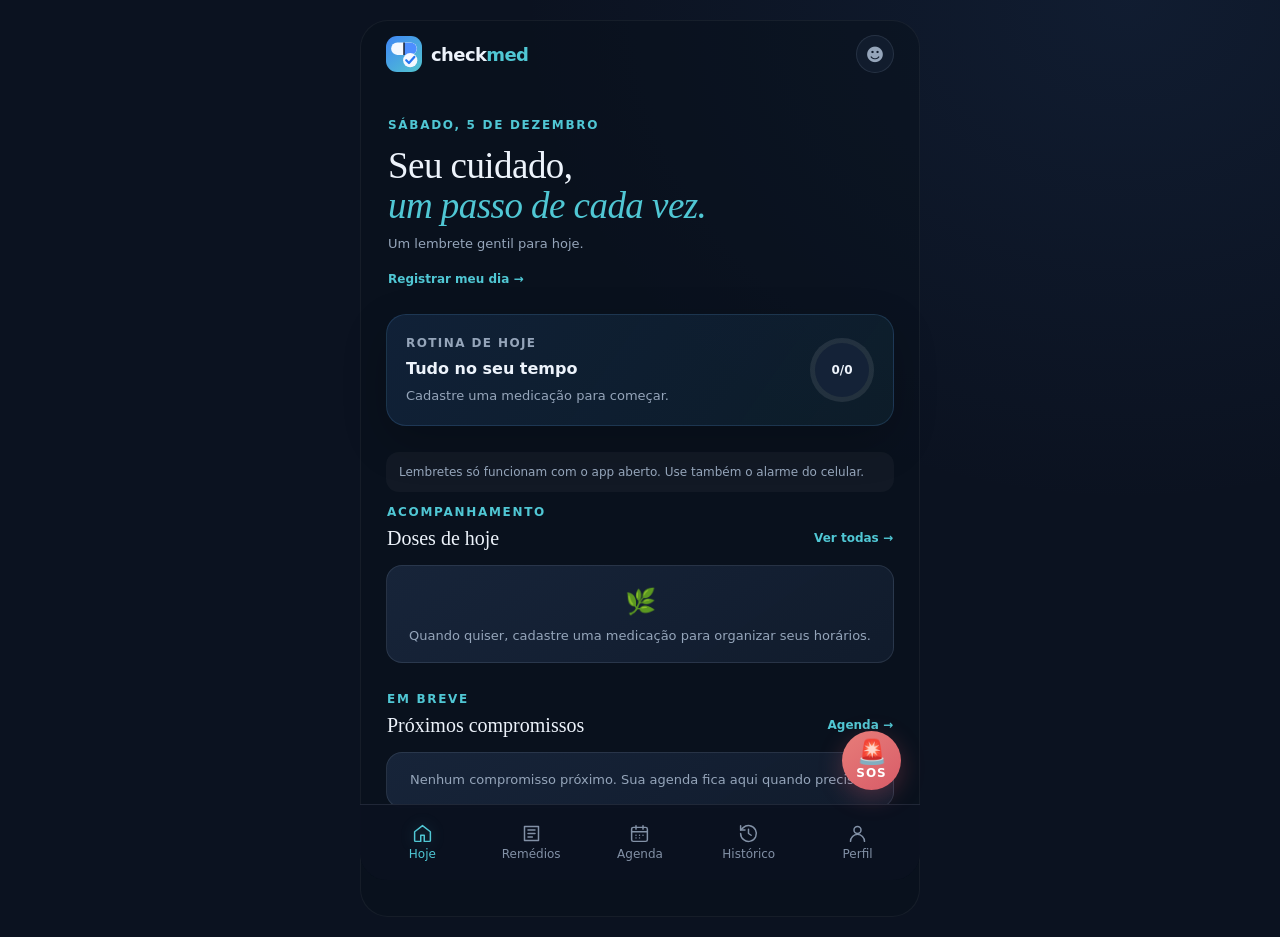
==== index.html @ 94186228 "first commit" ====
<!doctype html>
<html lang="pt-BR">
<head>
  <meta charset="utf-8">
  <meta name="viewport" content="width=device-width, initial-scale=1, viewport-fit=cover">
  <meta name="theme-color" content="#101827">
  <meta name="description" content="CheckMed — um jeito simples e gentil de acompanhar sua rotina de cuidado.">
  <meta name="apple-mobile-web-app-capable" content="yes">
  <meta name="apple-mobile-web-app-status-bar-style" content="black-translucent">
  <link rel="manifest" href="manifest.json">
  <link rel="icon" href="icon.svg" type="image/svg+xml">
  <link rel="apple-touch-icon" href="icon-180.png">
  <link rel="stylesheet" href="styles.css">
  <title>CheckMed — cuidado em rotina</title>
</head>
<body>
  <div class="app-shell">
    <header class="topbar">
      <div class="brand"><span class="brand-mark" aria-hidden="true"><svg viewBox="0 0 36 36" focusable="false"><defs><clipPath id="brandPillClip"><rect x="3.5" y="5" width="29" height="14" rx="7"/></clipPath></defs><rect x="3.5" y="5" width="29" height="14" rx="7" fill="#f4f8ff"/><path d="M18 5h7.5a7 7 0 0 1 0 14H18z" fill="#4d8eff" clip-path="url(#brandPillClip)"/><path d="M18 5v14" stroke="#101827" stroke-width="1.6"/><circle cx="25" cy="25" r="8" fill="#f4f8ff"/><path d="m20.5 25 3.1 3.1 6-6.8" fill="none" stroke="#2676f2" stroke-width="2.5" stroke-linecap="round" stroke-linejoin="round"/></svg></span><span>check<span class="brand-accent">med</span></span></div>
      <button class="icon-button" id="profileButton" aria-label="Abrir perfil">☻</button>
    </header>

    <main id="mainContent">
      <section class="screen active" id="screen-today" data-screen="today">
        <div class="greeting"><p class="eyebrow" id="todayDate"></p><p class="welcome-name" id="welcomeName" hidden></p><h1>Seu cuidado,<br><em>um passo de cada vez.</em></h1><p class="subtle">Um lembrete gentil para hoje.</p><button class="text-button daylog-link" type="button" id="openDaylog">Registrar meu dia →</button></div>
        <div class="summary-card">
          <div><span class="summary-kicker">ROTINA DE HOJE</span><strong id="todayProgress">Tudo no seu tempo</strong><span class="subtle" id="todaySummary">Cadastre uma medicação para começar.</span></div>
          <div class="ring" id="progressRing"><span id="progressNumber">0/0</span></div>
        </div>
        <div id="nextDose" class="next-dose-card" hidden></div>
        <p class="reminder-limit" role="note">Lembretes só funcionam com o app aberto. Use também o alarme do celular.</p>
        <div class="stock-alerts stack" id="stockAlerts"></div>
        <div class="section-heading"><div><span class="eyebrow">ACOMPANHAMENTO</span><h2>Doses de hoje</h2></div><button class="text-button" data-go="meds">Ver todas →</button></div>
        <div id="todayDoses" class="stack"></div>
        <div class="section-heading compact"><div><span class="eyebrow">EM BREVE</span><h2>Próximos compromissos</h2></div><button class="text-button" data-go="calendar">Agenda →</button></div>
        <div id="upcomingHome" class="stack"></div>
      </section>

      <section class="screen" id="screen-meds" data-screen="meds">
        <div class="page-heading"><span class="eyebrow">SUA ROTINA</span><h1>Medicamentos</h1><p class="subtle">Organize horários e acompanhe seu estoque.</p></div>
        <button class="primary-button wide" id="addMedButton"><span>＋</span> Adicionar medicamento</button>
        <div id="medList" class="stack page-stack"></div>
      </section>

      <section class="screen" id="screen-calendar" data-screen="calendar">
        <div class="page-heading"><span class="eyebrow">SEUS CUIDADOS</span><h1>Agenda</h1><p class="subtle">Consultas, retornos e receitas em um só lugar.</p></div>
        <button class="primary-button wide" id="addEventButton"><span>＋</span> Adicionar compromisso</button>
        <div class="history-calendar-card agenda-calendar-card">
          <div class="month-controls"><button class="month-arrow" id="agendaPrevMonth" aria-label="Mês anterior">‹</button><strong id="agendaMonthLabel"></strong><button class="month-arrow" id="agendaNextMonth" aria-label="Próximo mês">›</button></div>
          <div class="history-calendar" id="agendaCalendar" aria-label="Calendário de compromissos"></div>
          <div class="calendar-key"><i></i> Compromisso ou rotina completa <i class="partial-dot"></i> Rotina com doses pendentes</div>
        </div>
        <div class="section-heading"><div><span class="eyebrow">DIA SELECIONADO</span><h2 id="agendaSelectedLabel"></h2></div></div>
        <div id="eventList" class="stack page-stack"></div>
        <div class="section-heading compact"><div><span class="eyebrow">PLANEJAMENTO</span><h2>Próximos 30 dias</h2></div></div><div id="upcomingEvents" class="stack"></div>
      </section>

      <section class="screen" id="screen-history" data-screen="history">
        <div class="page-heading"><span class="eyebrow">SEU CAMINHO</span><h1>Histórico</h1><p class="subtle">Seus registros recentes, sem julgamentos.</p></div>
        <div class="history-calendar-card">
          <div class="month-controls"><button class="month-arrow" id="historyPrevMonth" aria-label="Mês anterior">‹</button><strong id="historyMonthLabel"></strong><button class="month-arrow" id="historyNextMonth" aria-label="Próximo mês">›</button></div>
          <div class="history-calendar" id="historyCalendar" aria-label="Calendário de registros"></div>
          <div class="calendar-key"><i></i> Dia com registros</div>
        </div>
        <div class="history-summary" id="historySummary"></div>
        <button type="button" class="secondary-button wide" id="openPastDose">Registrar uma dose que esqueci</button>
        <div id="historyList" class="stack page-stack"></div>
      </section>

      <section class="screen" id="screen-daylog" data-screen="daylog">
        <div class="page-heading"><span class="eyebrow">SEU ESPAÇO</span><h1>Meu dia</h1><p class="subtle">Um registro opcional, no seu ritmo.</p></div>
        <div class="entry-date-card"><button id="entryPrevDay" class="month-arrow" type="button" aria-label="Dia anterior">‹</button><div><span class="eyebrow">REGISTRANDO</span><strong id="checkinDateLabel"></strong></div><button id="entryNextDay" class="month-arrow" type="button" aria-label="Próximo dia">›</button></div>
        <div class="daily-checkin" id="dailyCheckin">
          <div class="checkin-heading"><div><span class="eyebrow">COMO FOI SEU DIA?</span><h2>Como você está?</h2></div></div>
          <div class="mood-row" role="group" aria-label="Selecione como está se sentindo">
            <button type="button" class="mood-choice" data-mood="muito-bem" aria-label="Muito bem">😊</button><button type="button" class="mood-choice" data-mood="bem" aria-label="Bem">🙂</button><button type="button" class="mood-choice" data-mood="neutro" aria-label="Neutro">😐</button><button type="button" class="mood-choice" data-mood="mal" aria-label="Mal">🙁</button><button type="button" class="mood-choice" data-mood="muito-mal" aria-label="Muito mal">😣</button>
          </div>
          <label class="checkin-note-label">Anotação para você ou para a próxima consulta<textarea id="dailyNote" maxlength="500" placeholder="Se quiser, anote como se sentiu ou algo para conversar com sua equipe de cuidado."></textarea></label>
          <label class="checkin-note-label">Perguntas para a próxima consulta<textarea id="dailyQuestions" maxlength="500" placeholder="O que você quer lembrar de perguntar?"></textarea></label>
          <button type="button" class="secondary-button wide" id="exportConsultation">Exportar resumo para consulta</button>
          <button type="button" class="secondary-button wide" id="saveCheckin">Salvar registro do dia</button>
        </div>
      </section>

      <section class="screen" id="screen-profile" data-screen="profile">
        <div class="page-heading"><span class="eyebrow">PREFERÊNCIAS</span><h1>Seu perfil</h1><p class="subtle">Ajuste o app ao seu jeito.</p></div>
        <form id="profileForm" class="form-card">
          <label>Como podemos chamar você?<input id="profileName" maxlength="40" placeholder="Seu nome ou apelido"></label>
          <button class="primary-button wide" type="submit">Salvar perfil</button>
        </form>
        <div class="form-card notification-settings">
          <div><strong>Lembretes de medicamentos</strong><p class="subtle" id="notificationStatus">Receba um aviso nos horários cadastrados para sua rotina diária.</p></div>
          <button class="secondary-button wide" type="button" id="notificationsButton">Ativar lembretes</button>
          <label class="privacy-toggle"><input id="hideNotificationName" type="checkbox" checked> Ocultar nome do medicamento na tela bloqueada</label>
          <small class="fine-print">O CheckMed precisa estar aberto para conferir os horários. A permissão de notificação será solicitada somente quando você tocar no botão.</small>
        </div>
        <div class="form-card preparation-card">
          <div><strong>Instalar CheckMed</strong><p class="subtle">Acesse pela tela inicial do celular ou pelo menu de instalação do navegador.</p></div>
          <button class="secondary-button wide" type="button" id="installAppButton">Instalar aplicativo</button>
        </div>
        <div class="form-card preparation-card"><div><strong>Trava de privacidade local</strong><p class="subtle">PIN opcional com hash no aparelho. Não substitui uma conta nem protege contra acesso técnico ao navegador.</p></div><button type="button" class="secondary-button wide" id="pinSetupButton">Criar PIN</button><button type="button" class="secondary-button wide" id="pinRemoveButton" hidden>Desativar PIN</button><button type="button" class="small-action" id="lockNowButton">Bloquear CheckMed agora</button></div>
        <div class="info-card preparation-card"><span class="info-icon">👆</span><div><strong>Biometria</strong><p>Passkeys/WebAuthn ficam como evolução com servidor para validar os desafios de autenticação com segurança.</p></div></div>
        <div class="info-card preparation-card"><span class="info-icon">🔔</span><div><strong>Push e alarmes</strong><p>O app já está sendo preparado para receber avisos pelo service worker. A entrega em segundo plano depende da assinatura do aparelho e do serviço push do servidor.</p></div></div>
        <div class="info-card"><span class="info-icon">🔒</span><div><strong>Seus dados ficam neste aparelho</strong><p>Este protótipo salva suas informações neste navegador. Ainda não há conta nem sincronização.</p></div></div>
        <button class="secondary-button wide" id="exportButton">Exportar meus dados</button>
        <button class="secondary-button wide" id="importButton" type="button">Importar backup</button><input id="importFile" type="file" accept="application/json,.json" hidden>
        <p class="fine-print" id="backupStatus"></p>
        <p class="fine-print">CheckMed ajuda a organizar sua rotina. Siga sempre as orientações da sua equipe de saúde.</p>
      </section>
    </main>

    <button class="sos-button" id="sosButton" aria-label="Abrir ajuda rápida"><span>🚨</span><small>SOS</small></button>
    <nav class="bottom-nav" aria-label="Navegação principal">
      <button class="nav-item active" data-go="today"><span class="nav-icon"><svg viewBox="0 0 24 24" aria-hidden="true"><path d="m3 10 9-7 9 7v10a1 1 0 0 1-1 1h-6v-7h-4v7H4a1 1 0 0 1-1-1z"/></svg></span><span>Hoje</span></button>
      <button class="nav-item" data-go="meds"><span class="nav-icon"><svg viewBox="0 0 24 24" aria-hidden="true"><path d="M4 4h16v16H4zM8 8h8M8 12h8M8 16h5"/></svg></span><span>Remédios</span></button>
      <button class="nav-item" data-go="calendar"><span class="nav-icon"><svg viewBox="0 0 24 24" aria-hidden="true"><rect x="3" y="5" width="18" height="16" rx="2"/><path d="M16 3v4M8 3v4M3 10h18M8 14h.01M12 14h.01M16 14h.01M8 17h.01M12 17h.01"/></svg></span><span>Agenda</span></button>
      <button class="nav-item" data-go="history"><span class="nav-icon"><svg viewBox="0 0 24 24" aria-hidden="true"><path d="M3 12a9 9 0 1 0 3-6.7L3 8"/><path d="M3 3v5h5M12 7v5l3 2"/></svg></span><span>Histórico</span></button>
      <button class="nav-item" data-go="profile"><span class="nav-icon"><svg viewBox="0 0 24 24" aria-hidden="true"><circle cx="12" cy="8" r="4"/><path d="M4 21a8 8 0 0 1 16 0"/></svg></span><span>Perfil</span></button>
    </nav>
  </div>

  <dialog id="medDialog" class="app-dialog"><form id="medForm" method="dialog">
    <div class="dialog-head"><div><span class="eyebrow">NOVA ROTINA</span><h2>Medicamento</h2></div><button type="button" class="close-button" data-close="medDialog" aria-label="Fechar">×</button></div>
    <label>Nome do medicamento<input name="name" required maxlength="60" placeholder="Ex.: Medicamento"></label>
    <label>Como você usa este medicamento?<select name="mode" id="medMode"><option value="daily">Rotina diária</option><option value="asneeded">Uso eventual (registrar quando tomar)</option></select></label>
    <div class="form-row"><label>Dosagem<input name="strength" maxlength="30" placeholder="Ex.: 100 mg"></label><label id="amountLabel">Comprimidos por dose<input name="perDose" type="number" min="0.25" step="0.25" value="1" required></label></div>
    <div id="timesField" class="schedule-field"><span class="field-label">Horários e comprimidos por dose</span><div class="schedule-input-row"><label>Horário<input id="scheduleTimeInput" type="time"></label><label>Comprimidos<input id="scheduleAmountInput" type="number" min="0.25" step="0.25" value="1"></label><button type="button" class="secondary-button" id="addScheduleTime">＋ Horário</button></div><div id="scheduleChips" class="schedule-chips"></div><input type="hidden" name="times"></div>
    <label>Comprimidos em estoque<input name="stock" type="number" min="0" step="0.25" value="30" required></label>
    <label>Validade da receita (opcional)<input name="prescriptionExpiry" type="date"></label>
    <button class="primary-button wide" type="submit">Salvar medicamento</button>
  </form></dialog>

  <dialog id="stockDialog" class="app-dialog"><form id="stockForm" method="dialog"><div class="dialog-head"><div><span class="eyebrow">ESTOQUE REAL</span><h2>Quantos comprimidos você tem?</h2></div><button type="button" class="close-button" data-close="stockDialog" aria-label="Fechar">×</button></div><label>Quantidade contada<input name="stock" type="text" inputmode="decimal" required placeholder="Ex.: 12,5"></label><button class="primary-button wide" type="submit">Salvar quantidade</button></form></dialog>

  <dialog id="pastDoseDialog" class="app-dialog"><form id="pastDoseForm" method="dialog"><div class="dialog-head"><div><span class="eyebrow">REGISTRO RETROSPECTIVO</span><h2>Dose tomada em outro dia</h2></div><button type="button" class="close-button" data-close="pastDoseDialog" aria-label="Fechar">×</button></div><label>Data<input name="date" type="date" required></label><label>Medicamento<select name="medId" required id="pastDoseMed"></select></label><label>Horário da rotina<select name="time" required id="pastDoseTime"></select></label><label>Você tomou por volta de… (opcional)<input name="takenAtTime" type="time"></label><label class="consent-line"><input name="deductStock" type="checkbox" checked> Descontar esta dose do estoque</label><p class="fine-print">Se você já conferiu e atualizou o estoque depois da tomada, desmarque a opção para evitar descontar duas vezes.</p><button class="primary-button wide" type="submit">Salvar registro</button></form></dialog>

  <dialog id="onboardingDialog" class="app-dialog"><form id="onboardingForm" method="dialog"><div class="dialog-head"><div><span class="eyebrow">BOAS-VINDAS AO CHECKMED</span><h2>Seu cuidado, no seu ritmo</h2></div></div><label>Como podemos chamar você?<input name="name" maxlength="40" placeholder="Seu nome ou apelido"></label><div class="info-card"><span class="info-icon">🔒</span><div><strong>Dados neste aparelho</strong><p>Este protótipo guarda registros neste navegador. Ainda não há conta nem sincronização.</p></div></div><label class="consent-line"><input type="checkbox" name="consent" required> Entendi que meus dados de saúde ficam localmente neste aparelho e aceito usar este protótipo para organizar meus registros.</label><p class="fine-print">CheckMed é um organizador. Não substitui prescrição, orientação profissional nem atendimento de emergência.</p><button class="primary-button wide" type="submit">Começar</button></form></dialog>

  <dialog id="pinDialog" class="app-dialog"><form id="pinForm" method="dialog"><div class="dialog-head"><div><span class="eyebrow">PRIVACIDADE LOCAL</span><h2 id="pinDialogTitle">Criar PIN</h2></div><button type="button" class="close-button" data-close="pinDialog" aria-label="Fechar">×</button></div><label id="currentPinField" hidden>PIN atual<input name="currentPin" type="password" inputmode="numeric" pattern="[0-9]{4,8}" minlength="4" maxlength="8" autocomplete="current-password"></label><label>Novo PIN de 4 a 8 dígitos<input name="pin" type="password" inputmode="numeric" pattern="[0-9]{4,8}" minlength="4" maxlength="8" autocomplete="new-password" required></label><button class="primary-button wide" type="submit">Salvar PIN</button><p class="fine-print">Este PIN é uma trava de privacidade local. Não é segurança forte: quem tiver acesso técnico ao navegador pode contorná-la. Exporte um backup e guarde o PIN.</p></form></dialog>
  <dialog id="lockDialog" class="app-dialog"><form id="unlockForm" method="dialog"><div class="dialog-head"><div><span class="eyebrow">CHECKMED BLOQUEADO</span><h2>Digite seu PIN</h2></div></div><label>PIN<input name="pin" id="unlockPin" type="password" inputmode="numeric" autocomplete="current-password" required></label><button class="primary-button wide" id="unlockButton" type="submit">Desbloquear</button><p class="fine-print" id="pinLockStatus" role="status"></p><button class="text-button" type="button" id="forgotPinButton">Esqueci o PIN</button></form></dialog>

  <dialog id="forgotPinDialog" class="app-dialog"><div class="dialog-head"><div><span class="eyebrow">RECUPERAÇÃO DE ACESSO</span><h2>Apagar os dados locais?</h2></div><button type="button" class="close-button" id="cancelForgotPin" aria-label="Voltar">×</button></div><p class="subtle">Sem o PIN não é possível abrir estes dados. Você pode apagar os dados e a trava deste aparelho e, em seguida, importar um backup. Sem backup, os registros atuais serão perdidos.</p><button type="button" class="primary-button wide" id="eraseForRecovery">Apagar dados e continuar</button><button type="button" class="secondary-button wide" id="cancelForgotPinButton">Voltar ao PIN</button></dialog>

  <dialog id="recoveryDialog" class="app-dialog"><div class="dialog-head"><div><span class="eyebrow">DADOS LOCAIS LIMPOS</span><h2>Recuperar seus registros</h2></div></div><p class="subtle">Se você tem um backup, importe-o agora. Caso contrário, pode começar um novo perfil.</p><button type="button" class="primary-button wide" id="recoveryImportButton">Importar backup</button><input id="recoveryImportFile" type="file" accept="application/json,.json" hidden><button type="button" class="secondary-button wide" id="startWithoutBackup">Começar sem backup</button></dialog>

  <dialog id="pinRemoveDialog" class="app-dialog"><form id="pinRemoveForm" method="dialog"><div class="dialog-head"><div><span class="eyebrow">PRIVACIDADE LOCAL</span><h2>Desativar PIN</h2></div><button type="button" class="close-button" data-close="pinRemoveDialog" aria-label="Fechar">×</button></div><label>Digite seu PIN atual<input name="pin" type="password" inputmode="numeric" pattern="[0-9]{4,8}" minlength="4" maxlength="8" autocomplete="current-password" required></label><p class="fine-print" id="pinRemoveStatus" role="status"></p><button class="primary-button wide" type="submit">Desativar trava</button></form></dialog>

  <dialog id="eventDialog" class="app-dialog"><form id="eventForm" method="dialog">
    <div class="dialog-head"><div><span class="eyebrow">AGENDA DE CUIDADO</span><h2>Compromisso</h2></div><button type="button" class="close-button" data-close="eventDialog" aria-label="Fechar">×</button></div>
    <label>Tipo<select name="type"><option>Consulta médica</option><option>Consulta psicológica</option><option>Retorno</option><option>Renovar receita</option><option>Outro</option></select></label>
    <label>Profissional ou título<input name="title" required maxlength="80" placeholder="Ex.: Dra. Ana — retorno"></label>
    <div class="form-row"><label>Data<input name="date" type="date" required></label><label>Horário<input name="time" type="time"></label></div>
    <label>Local ou anotação<input name="note" maxlength="120" placeholder="Opcional"></label>
    <button class="primary-button wide" type="submit">Salvar compromisso</button>
  </form></dialog>

  <dialog id="sosDialog" class="app-dialog sos-dialog"><div class="dialog-head"><div><span class="eyebrow">APOIO RÁPIDO</span><h2>Ajuda por perto</h2></div><button type="button" class="close-button" data-close="sosDialog" aria-label="Fechar">×</button></div>
    <p class="subtle">Em uma urgência médica, ligue para o SAMU. Para localizar serviços próximos, informe uma cidade ou bairro; a busca abre no Google Maps quando você tocar em um botão.</p>
    <a class="sos-action emergency-call" href="tel:192"><span class="sos-action-icon">☎</span><span><strong>Ligar para o SAMU — 192</strong><small>Urgência e emergência</small></span><b>→</b></a>
    <a class="sos-action cvv-call" href="tel:188"><span class="sos-action-icon">♡</span><span><strong>Ligar para o CVV — 188</strong><small>Apoio emocional · gratuito, 24 horas</small></span><b>→</b></a>
    <div class="location-search"><label for="sosLocation">Cidade ou bairro para pesquisar</label><input id="sosLocation" maxlength="100" placeholder="Ex.: Centro, Campinas"></div>
    <div class="service-grid">
      <article class="service-card"><span class="service-symbol">⌖</span><strong>Farmácia</strong><small>Encontre uma farmácia ou salve um telefone.</small><button class="secondary-button" data-map-search="farmácia">Buscar farmácia</button><div id="pharmacySaved" class="saved-phone"></div></article>
      <article class="service-card"><span class="service-symbol">✚</span><strong>UPA / UBS</strong><small>Pesquise unidades de pronto atendimento e unidades básicas.</small><button class="secondary-button" data-map-search="UPA UBS unidade de saúde">Buscar UPA / UBS</button></article>
      <article class="service-card"><span class="service-symbol">♡</span><strong>CAPS</strong><small>Pesquise centros de atenção psicossocial.</small><button class="secondary-button" data-map-search="CAPS Centro de Atenção Psicossocial">Buscar CAPS</button><a class="official-link" href="https://www.gov.br/saude/pt-br/composicao/saes/desmad/raps/caps" target="_blank" rel="noopener noreferrer">Orientação oficial para localizar CAPS ↗</a></article>
    </div>
    <form id="pharmacyForm" class="contact-form"><label>Minha farmácia de confiança (opcional)<input name="pharmacyName" maxlength="80" placeholder="Nome da farmácia"></label><label>Telefone<input name="pharmacyPhone" type="tel" maxlength="30" placeholder="(00) 00000-0000"></label><button class="secondary-button wide" type="submit">Salvar telefone neste aparelho</button></form>
    <div id="sosContent"></div>
    <form id="contactForm" class="contact-form"><label>Contato de confiança<input name="contact" maxlength="80" placeholder="Nome ou telefone"></label><button class="secondary-button wide" type="submit">Salvar contato neste aparelho</button></form>
  </dialog>
  <div class="toast" id="toast" role="status" aria-live="polite"><span id="toastMessage"></span><button type="button" id="toastAction" hidden></button></div>
  <script src="core.js"></script>
  <script src="app.js"></script>
</body>
</html>
---- styles.css ----
:root{color-scheme:dark;--bg:#0b1220;--surface:#111c2d;--surface2:#172439;--line:rgba(185,204,230,.12);--text:#edf3fb;--muted:#95a5ba;--blue:#4d8eff;--cyan:#50c7d4;--green:#74cfaa;--gold:#e9bd70;--red:#f2767e;--radius:20px;--shadow:0 16px 45px rgba(0,0,0,.2)}
*{box-sizing:border-box}body{margin:0;background:radial-gradient(ellipse at 88% 0%,rgba(56,103,169,.12),transparent 38%),var(--bg);color:var(--text);font-family:'DM Sans',system-ui,sans-serif;font-size:15px;line-height:1.5}button,input,select{font:inherit}button{color:inherit}button:focus-visible,input:focus-visible,select:focus-visible{outline:2px solid var(--cyan);outline-offset:3px}.app-shell{max-width:560px;min-height:100dvh;margin:0 auto;position:relative;padding:0 18px 108px}.topbar{height:66px;display:flex;align-items:center;justify-content:space-between}.brand{display:flex;align-items:center;gap:9px;font-weight:700;font-size:18px;letter-spacing:-.6px}.brand-mark{width:29px;height:29px;border-radius:10px;background:linear-gradient(140deg,#3f86f5,#52c5ce);display:grid;place-items:center;color:#fff;font-size:19px}.brand-accent{color:var(--cyan)}.icon-button,.close-button{border:1px solid var(--line);background:var(--surface);border-radius:50%;width:38px;height:38px;color:var(--muted);cursor:pointer;font-size:18px}.screen{display:none;animation:fadeIn .23s ease}.screen.active{display:block}@keyframes fadeIn{from{opacity:.5;transform:translateY(4px)}to{opacity:1;transform:none}}.greeting{padding:17px 2px 20px}.eyebrow{display:block;color:var(--cyan);font-size:12px;font-weight:700;letter-spacing:1.7px;text-transform:uppercase}.greeting h1,.page-heading h1{font-family:'DM Serif Display',Georgia,serif;font-size:37px;line-height:1.08;font-weight:400;letter-spacing:-.55px;margin:9px 0 8px}.greeting h1 em{color:var(--cyan);font-weight:400}.subtle{color:var(--muted);font-size:13px;margin:0;line-height:1.55}.summary-card{display:flex;align-items:center;justify-content:space-between;gap:15px;padding:19px;background:linear-gradient(125deg,rgba(55,111,185,.17),rgba(46,131,146,.1));border:1px solid rgba(87,151,209,.2);border-radius:var(--radius);margin-bottom:26px;box-shadow:var(--shadow)}.summary-card>div:first-child{display:flex;flex-direction:column;gap:5px}.summary-kicker{font-size:12px;letter-spacing:1.4px;color:var(--muted);font-weight:700}.summary-card strong{font-size:16px}.ring{width:64px;height:64px;border-radius:50%;background:conic-gradient(var(--cyan) var(--progress,0%),rgba(255,255,255,.09) 0);display:grid;place-items:center;flex:none;position:relative}.ring:before{content:'';position:absolute;inset:5px;background:#142237;border-radius:50%}.ring span{position:relative;font-size:12px;font-weight:700}.section-heading{display:flex;align-items:end;justify-content:space-between;margin:0 1px 12px}.section-heading h2{font-size:20px;font-family:'DM Serif Display',Georgia,serif;font-weight:400;margin:2px 0 0}.text-button{background:none;border:0;color:var(--cyan);font-weight:600;font-size:12px;padding:6px 0;cursor:pointer}.compact{margin-top:27px}.stack{display:grid;gap:10px}.dose-card,.med-card,.event-card,.history-card,.empty-card{background:linear-gradient(145deg,rgba(24,38,59,.95),rgba(17,28,45,.98));border:1px solid var(--line);border-radius:16px;padding:14px 15px}.dose-card{display:flex;align-items:center;gap:12px}.dose-time{width:50px;flex:none;text-align:center;padding:7px 3px;background:rgba(77,142,255,.12);border-radius:11px;color:#a9c9ff;font-size:12px;font-weight:700}.dose-copy,.med-copy,.event-copy{flex:1;min-width:0}.dose-copy strong,.med-copy strong,.event-copy strong{display:block;font-size:14px}.dose-copy span,.med-copy span,.event-copy span{color:var(--muted);font-size:12px}.check-button{border:1px solid rgba(116,207,170,.35);background:rgba(116,207,170,.1);color:var(--green);border-radius:11px;padding:8px 10px;font-size:12px;font-weight:700;cursor:pointer;white-space:nowrap}.check-button.done{border-color:var(--line);color:var(--muted);background:rgba(255,255,255,.04)}.empty-card{color:var(--muted);font-size:13px;padding:17px;text-align:center}.empty-card .empty-emoji{font-size:25px;display:block;margin-bottom:5px}.page-heading{padding:18px 2px 19px}.page-heading h1{margin-bottom:7px}.primary-button,.secondary-button{border:0;border-radius:12px;padding:13px 16px;cursor:pointer;font-weight:700;transition:transform .15s,filter .15s}.primary-button{background:linear-gradient(120deg,#4187f4,#2f68e5);color:#fff;box-shadow:0 7px 20px rgba(53,111,223,.2)}.primary-button:hover,.secondary-button:hover{filter:brightness(1.08);transform:translateY(-1px)}.primary-button span{font-size:18px;vertical-align:-1px;margin-right:5px}.wide{width:100%}.secondary-button{background:rgba(255,255,255,.05);border:1px solid var(--line);color:var(--text)}.page-stack{margin-top:15px}.med-card,.event-card{display:flex;align-items:center;gap:12px}.med-icon,.event-icon{width:42px;height:42px;display:grid;place-items:center;border-radius:13px;background:rgba(77,142,255,.12);font-size:19px;flex:none}.event-icon{background:rgba(80,199,212,.1)}.card-actions{display:flex;align-items:center;gap:5px}.small-action{border:1px solid var(--line);background:rgba(255,255,255,.04);color:var(--muted);border-radius:9px;padding:7px 8px;cursor:pointer;font-size:12px}.stock-track{height:4px;background:rgba(255,255,255,.08);border-radius:5px;margin-top:9px;overflow:hidden}.stock-track span{display:block;height:100%;background:var(--green);border-radius:5px}.stock-caption{margin-top:4px;color:var(--muted);font-size:12px}.calendar-strip{display:flex;gap:8px;overflow-x:auto;padding:17px 0 3px;scrollbar-width:none}.calendar-day{min-width:54px;border:1px solid var(--line);background:var(--surface);border-radius:14px;padding:8px 4px;text-align:center;color:var(--muted);font-size:12px}.calendar-day strong{display:block;font-size:17px;color:var(--text);font-weight:600}.calendar-day.today{border-color:rgba(80,199,212,.45);background:rgba(80,199,212,.1);color:var(--cyan)}.calendar-day.today strong{color:var(--cyan)}.event-date{font-size:12px;color:var(--cyan)!important;font-weight:700;text-transform:uppercase;letter-spacing:.6px}.history-summary{padding:17px;border:1px solid rgba(116,207,170,.19);background:rgba(116,207,170,.07);border-radius:16px;margin-bottom:15px;display:flex;align-items:center;justify-content:space-between}.history-summary strong{font-size:22px;color:var(--green);font-family:'DM Serif Display',Georgia,serif}.history-summary span{font-size:12px;color:var(--muted)}.history-card{display:flex;align-items:center;gap:12px}.history-state{width:34px;height:34px;border-radius:50%;background:rgba(116,207,170,.12);color:var(--green);display:grid;place-items:center}.history-card strong{display:block;font-size:13px}.history-card span{font-size:12px;color:var(--muted)}.form-card{display:grid;gap:15px;padding:18px;background:var(--surface);border:1px solid var(--line);border-radius:18px;margin:0 0 14px}.form-card label,.app-dialog label{display:grid;gap:6px;color:var(--muted);font-size:12px;font-weight:600}.form-card input,.app-dialog input,.app-dialog select{width:100%;height:45px;border:1px solid var(--line);border-radius:11px;background:#0d1726;color:var(--text);padding:0 12px;font-size:14px}.info-card{display:flex;gap:12px;padding:15px;background:rgba(77,142,255,.07);border:1px solid rgba(77,142,255,.16);border-radius:15px;margin:13px 0}.info-icon{font-size:19px}.info-card strong{font-size:13px}.info-card p,.fine-print{font-size:12px;color:var(--muted);line-height:1.6;margin:4px 0 0}.fine-print{padding:14px 4px}.sos-button{position:fixed;right:max(calc((100vw - 560px)/2 + 19px),19px);bottom:90px;border:0;border-radius:50%;width:59px;height:59px;background:linear-gradient(145deg,#e77d79,#d85c68);box-shadow:0 7px 24px rgba(212,86,103,.3);display:flex;flex-direction:column;justify-content:center;align-items:center;cursor:pointer;z-index:3;color:white}.sos-button span{font-size:25px;line-height:22px;transform:rotate(45deg)}.sos-button small{font-size:12px;font-weight:700;letter-spacing:1px}.bottom-nav{position:fixed;z-index:2;bottom:0;left:50%;transform:translateX(-50%);width:min(100%,560px);height:76px;padding:7px 8px calc(7px + env(safe-area-inset-bottom));display:flex;justify-content:space-around;background:rgba(11,18,32,.94);backdrop-filter:blur(18px);border-top:1px solid var(--line)}.nav-item{border:0;background:none;color:#8291a6;display:flex;flex:1;flex-direction:column;align-items:center;justify-content:center;gap:1px;font-size:12px;cursor:pointer}.nav-icon{font-size:22px;line-height:1.2}.nav-item.active{color:var(--cyan)}.nav-item.active .nav-icon{filter:drop-shadow(0 0 7px rgba(80,199,212,.28))}.app-dialog{width:min(calc(100% - 28px),490px);max-height:90dvh;overflow:auto;border:1px solid var(--line);border-radius:22px;background:#111c2d;color:var(--text);padding:21px;box-shadow:0 25px 80px rgba(0,0,0,.5)}.app-dialog::backdrop{background:rgba(2,7,15,.75);backdrop-filter:blur(4px)}.app-dialog form{display:grid;gap:14px}.dialog-head{display:flex;justify-content:space-between;align-items:flex-start;margin-bottom:3px}.dialog-head h2{font-family:'DM Serif Display',Georgia,serif;font-weight:400;font-size:26px;line-height:1.15;margin:4px 0 0}.close-button{width:32px;height:32px;font-size:22px;line-height:1}.form-row{display:grid;grid-template-columns:1fr 1fr;gap:10px}.sos-dialog>p{margin:10px 0 16px}.contact-card{padding:13px;border-radius:13px;background:rgba(80,199,212,.08);border:1px solid rgba(80,199,212,.17);font-size:13px}.contact-form{border-top:1px solid var(--line);padding-top:14px;margin-top:15px}.contact-form label{margin-bottom:11px}.medicine-emergency{margin-top:11px;font-size:12px;color:var(--muted)}.toast{position:fixed;z-index:10;bottom:90px;left:50%;transform:translate(-50%,20px);opacity:0;background:var(--green);color:#092218;padding:10px 16px;border-radius:30px;font-weight:700;font-size:12px;transition:.2s;pointer-events:none;white-space:nowrap}.toast.show{opacity:1;transform:translate(-50%,0)}
@media(min-width:600px){body{padding:20px 0}.app-shell{min-height:calc(100dvh - 40px);border:1px solid rgba(255,255,255,.05);border-radius:28px;background:rgba(10,17,29,.48);padding-left:25px;padding-right:25px}.bottom-nav{bottom:20px;border-radius:0 0 27px 27px}.sos-button{bottom:110px}.app-dialog{border-radius:24px}}
@media(max-width:360px){.app-shell{padding-left:13px;padding-right:13px}.greeting h1,.page-heading h1{font-size:33px}.summary-card{padding:15px}.dose-card{gap:8px;padding:12px}.dose-time{width:44px}.check-button{padding:7px}.nav-item{font-size:12px}}
.list-label{margin:9px 2px -2px}.prn-log{margin-top:10px;padding:7px 10px;font-size:12px}
.history-calendar-card{padding:15px;background:linear-gradient(145deg,rgba(24,38,59,.95),rgba(17,28,45,.98));border:1px solid var(--line);border-radius:18px;margin-bottom:14px}.month-controls{display:flex;align-items:center;justify-content:space-between;margin-bottom:12px}.month-controls strong{text-transform:capitalize;font-family:'DM Serif Display',Georgia,serif;font-size:18px;font-weight:400}.month-arrow{width:34px;height:34px;border-radius:10px;background:rgba(255,255,255,.04);border:1px solid var(--line);color:var(--cyan);font-size:22px;line-height:1;cursor:pointer}.month-arrow:disabled{opacity:.3;cursor:default}.history-calendar{display:grid;grid-template-columns:repeat(7,minmax(0,1fr));gap:4px;text-align:center}.weekday{padding:5px 0;color:var(--muted);font-size:12px;text-transform:uppercase}.history-day{position:relative;aspect-ratio:1;border:1px solid transparent;border-radius:11px;background:transparent;color:var(--text);font-size:12px;cursor:pointer}.history-day:hover:not(:disabled){background:rgba(255,255,255,.06)}.history-day.selected{background:rgba(80,199,212,.14);border-color:rgba(80,199,212,.42);color:var(--cyan);font-weight:700}.history-day:disabled{color:rgba(149,165,186,.32);cursor:default}.history-day.empty{pointer-events:none}.history-day i{position:absolute;width:4px;height:4px;border-radius:50%;background:var(--green);bottom:4px;left:calc(50% - 2px)}.history-day.selected i{background:var(--cyan)}.calendar-key{display:flex;align-items:center;gap:6px;margin-top:11px;font-size:12px;color:var(--muted)}.calendar-key i{width:5px;height:5px;border-radius:50%;background:var(--green)}.history-summary .eyebrow{font-size:12px;color:var(--cyan);margin-bottom:2px}.history-summary>span{max-width:43%;text-align:right;font-size:12px;line-height:1.45}
.demo-history{border-color:rgba(233,189,112,.22)}.demo-label{display:inline-block;margin-left:7px;padding:2px 6px;border:1px solid rgba(233,189,112,.25);border-radius:20px;color:var(--gold);font:600 9px 'DM Sans',system-ui,sans-serif;vertical-align:2px}
.sos-button span{font-size:24px;line-height:24px;transform:none}
.daily-checkin{margin-top:18px;padding:17px;background:linear-gradient(145deg,rgba(24,38,59,.95),rgba(17,28,45,.98));border:1px solid var(--line);border-radius:18px}.checkin-heading{display:flex;align-items:start;justify-content:space-between;gap:10px}.checkin-heading h2{font-family:'DM Serif Display',Georgia,serif;font-size:19px;font-weight:400;margin:2px 0}.checkin-heading>.subtle{font-size:12px}.mood-row{display:flex;justify-content:space-between;gap:6px;margin:14px 0}.mood-choice{flex:1;min-width:0;padding:8px 2px;border-radius:11px;background:rgba(255,255,255,.035);border:1px solid var(--line);font-size:22px;cursor:pointer}.mood-choice.selected{background:rgba(80,199,212,.13);border-color:rgba(80,199,212,.45)}.checkin-note-label{display:grid;gap:6px;color:var(--muted);font-size:12px;font-weight:600}.checkin-note-label textarea{width:100%;min-height:75px;resize:vertical;padding:10px;border:1px solid var(--line);border-radius:11px;background:#0d1726;color:var(--text);font:13px/1.5 'DM Sans',system-ui,sans-serif}.daily-checkin>.wide{margin-top:10px}
.entry-date-card{display:flex;align-items:center;justify-content:space-between;padding:13px 15px;border:1px solid var(--line);border-radius:15px;background:var(--surface)}.entry-date-card>div{display:grid;text-align:center;gap:2px}.entry-date-card strong{text-transform:capitalize;font-size:13px}.entry-date-card .month-arrow:disabled{opacity:.3;cursor:default}.history-day .calendar-mark{position:absolute;left:50%;bottom:2px;transform:translateX(-50%);display:flex;align-items:center;gap:2px;white-space:nowrap}.history-day .calendar-mark i{position:static;width:4px;height:4px;flex:none}.history-day .calendar-mark em{font-style:normal;font-size:12px;line-height:10px}.nav-item>span:last-child{white-space:nowrap}@media(max-width:400px){.nav-item{font-size:12px}.nav-icon{font-size:19px}}
.brand-mark{width:36px;height:36px;border-radius:11px}.brand-mark svg{display:block;width:32px;height:32px}
.history-checkin{display:flex;align-items:flex-start;gap:12px;padding:14px;margin-bottom:10px;border-radius:15px;background:rgba(77,142,255,.08);border:1px solid rgba(77,142,255,.2)}.history-checkin-face{width:36px;height:36px;display:grid;place-items:center;flex:none;border-radius:50%;background:rgba(77,142,255,.14);font-size:20px}.history-checkin strong,.history-checkin span,.history-checkin small{display:block}.history-checkin strong{font-size:13px}.history-checkin span,.history-checkin small{margin-top:3px;color:var(--muted);font-size:12px}.history-checkin p{margin:8px 0 2px;color:var(--text);font-size:12px;line-height:1.55;white-space:pre-wrap;overflow-wrap:anywhere}
.notification-settings{margin-top:14px}.notification-settings>div strong{font-size:14px}.notification-settings .subtle{margin:6px 0 0;font-size:12px;line-height:1.5}.notification-settings .fine-print{padding:0;font-weight:400;line-height:1.5}
.preparation-card{margin-top:13px}.preparation-card .subtle{margin:6px 0 0;font-size:12px;line-height:1.5}.preparation-card .info-icon{flex:none}

/* Refinements for the v0.1 medication flows and accessibility. */
.schedule-field{padding:12px;border:1px solid var(--line);border-radius:14px;background:rgba(255,255,255,.025)}.schedule-field>.field-label{display:block;margin-bottom:10px;font-size:13px;font-weight:650}.schedule-input-row{display:grid;grid-template-columns:1fr 1fr auto;align-items:end;gap:8px}.schedule-input-row label{font-size:12px}.schedule-input-row .secondary-button{min-height:42px;padding:8px 10px;white-space:nowrap}.schedule-chips{display:flex;flex-wrap:wrap;gap:7px;margin-top:10px}.schedule-chip{display:inline-flex;align-items:center;gap:7px;border:1px solid var(--line);border-radius:999px;padding:6px 9px;background:rgba(80,199,212,.08);font-size:12px}.schedule-chip button{border:0;background:none;color:var(--muted);font-size:16px;cursor:pointer}.dose-group{padding:13px;border:1px solid var(--line);border-radius:16px;background:var(--surface)}.dose-group.overdue{border-color:rgba(237,183,91,.48);background:rgba(237,183,91,.045)}.dose-group.upcoming{border-color:rgba(80,199,212,.22)}.dose-group>header{display:flex;align-items:center;justify-content:space-between;margin-bottom:7px}.dose-group-time{font-size:18px;font-weight:700}.dose-group-label{margin-left:8px;color:var(--muted);font-size:12px}.dose-row{display:flex;align-items:center;justify-content:space-between;gap:10px;padding:10px 0;border-top:1px solid var(--line)}.dose-copy{display:grid;gap:3px}.dose-copy strong{font-size:14px}.dose-copy span{font-size:12px;color:var(--muted);line-height:1.4}.dose-actions{display:flex;align-items:center;gap:6px}.dose-actions .check-button{white-space:nowrap}.dose-actions .small-action,.dose-row>.small-action{font-size:12px}.next-dose-card,.reminder-limit{padding:11px 13px;border-radius:13px;background:rgba(80,199,212,.08);color:var(--muted);font-size:13px;line-height:1.5}.next-dose-card strong{color:var(--text)}.reminder-limit{margin:11px 0;background:rgba(255,255,255,.035);font-size:12px}.stock-alert{display:flex;align-items:center;justify-content:space-between;gap:10px;padding:11px 13px;border:1px solid rgba(237,183,91,.35);border-radius:13px;background:rgba(237,183,91,.07);font-size:12px;line-height:1.45}.stock-alert .text-button{white-space:nowrap;font-size:12px}.event-card .event-copy{min-width:0}.event-card .event-copy .small-action{justify-self:start;font-size:12px}.history-card.skipped-dose{opacity:.78}.history-card.skipped-dose .history-state{color:var(--gold)}.welcome-name{margin:4px 0;color:var(--cyan);font-size:14px}.daylog-link{margin-top:10px}.toast{gap:12px}.toast button{border:0;background:transparent;color:var(--cyan);font-weight:700;cursor:pointer}.nav-item{font-size:12px!important}.nav-icon svg{width:21px;height:21px;fill:none;stroke:currentColor;stroke-width:1.7;stroke-linecap:round;stroke-linejoin:round}.nav-icon{display:flex;align-items:center;justify-content:center}.schedule-input-row input{min-width:0}.checkin-note-label textarea{min-height:80px;resize:vertical}button:focus-visible,a:focus-visible,input:focus-visible,select:focus-visible,textarea:focus-visible{outline:2px solid var(--cyan);outline-offset:3px}button:disabled{cursor:not-allowed} @media(max-width:420px){.schedule-input-row{grid-template-columns:1fr 1fr}.schedule-input-row button{grid-column:1/-1}.dose-row{align-items:flex-start;flex-direction:column}.dose-actions{width:100%;justify-content:flex-start}.stock-alert{align-items:flex-start;flex-direction:column}}@media(prefers-reduced-motion:reduce){*,*::before,*::after{scroll-behavior:auto!important;animation-duration:.01ms!important;animation-iteration-count:1!important;transition-duration:.01ms!important}}
.history-day.adherence-partial i{background:var(--gold)}.calendar-key .partial-dot{background:var(--gold)}
body{font-size:14px}small,.fine-print{font-size:12px}.eyebrow,.weekday,.calendar-key{font-size:12px}.summary-kicker{font-size:12px}label{font-size:14px}input,select,textarea{font-size:14px}.event-date{font-size:12px}
.history-day.adherence-complete i{background:var(--green)}
.privacy-toggle,.consent-line{display:flex!important;align-items:center;gap:10px;color:var(--text);font-size:14px!important;line-height:1.45}.privacy-toggle input[type=checkbox],.consent-line input[type=checkbox]{width:20px!important;height:20px!important;min-width:20px;padding:0;accent-color:var(--cyan)}.privacy-toggle{padding-top:4px}
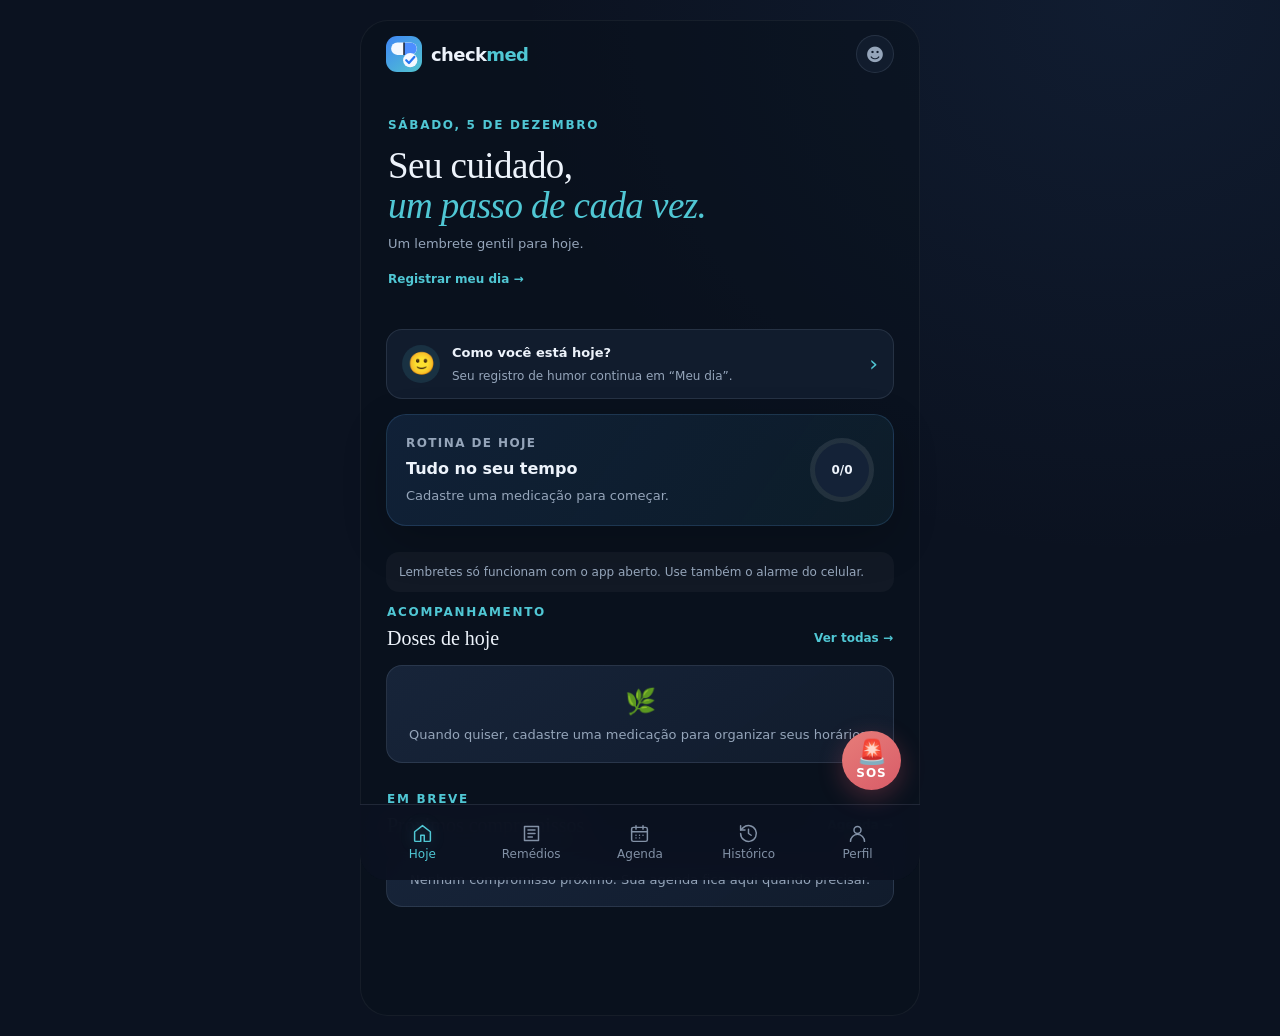
==== commit ca693118: "Refine CheckMed user flows" ====
--- a/index.html
+++ b/index.html
@@ -23,6 +23,8 @@
     <main id="mainContent">
       <section class="screen active" id="screen-today" data-screen="today">
         <div class="greeting"><p class="eyebrow" id="todayDate"></p><p class="welcome-name" id="welcomeName" hidden></p><h1>Seu cuidado,<br><em>um passo de cada vez.</em></h1><p class="subtle">Um lembrete gentil para hoje.</p><button class="text-button daylog-link" type="button" id="openDaylog">Registrar meu dia →</button></div>
+        <article class="welcome-back-card" id="welcomeBackCard" hidden><div><strong>Bem-vindo de volta!</strong><p id="welcomeBackSummary"></p></div><button class="close-button" id="dismissWelcomeBack" type="button" aria-label="Dispensar mensagem">×</button></article>
+        <button class="daily-mood-shortcut" id="moodShortcut" type="button"><span class="mood-shortcut-face" id="moodShortcutFace">🙂</span><span><strong id="moodShortcutTitle">Como você está hoje?</strong><small id="moodShortcutSummary">Seu registro de humor continua em “Meu dia”.</small></span><span aria-hidden="true">›</span></button>
         <div class="summary-card">
           <div><span class="summary-kicker">ROTINA DE HOJE</span><strong id="todayProgress">Tudo no seu tempo</strong><span class="subtle" id="todaySummary">Cadastre uma medicação para começar.</span></div>
           <div class="ring" id="progressRing"><span id="progressNumber">0/0</span></div>
@@ -123,14 +125,14 @@
     <div class="dialog-head"><div><span class="eyebrow">NOVA ROTINA</span><h2>Medicamento</h2></div><button type="button" class="close-button" data-close="medDialog" aria-label="Fechar">×</button></div>
     <label>Nome do medicamento<input name="name" required maxlength="60" placeholder="Ex.: Medicamento"></label>
     <label>Como você usa este medicamento?<select name="mode" id="medMode"><option value="daily">Rotina diária</option><option value="asneeded">Uso eventual (registrar quando tomar)</option></select></label>
-    <div class="form-row"><label>Dosagem<input name="strength" maxlength="30" placeholder="Ex.: 100 mg"></label><label id="amountLabel">Comprimidos por dose<input name="perDose" type="number" min="0.25" step="0.25" value="1" required></label></div>
-    <div id="timesField" class="schedule-field"><span class="field-label">Horários e comprimidos por dose</span><div class="schedule-input-row"><label>Horário<input id="scheduleTimeInput" type="time"></label><label>Comprimidos<input id="scheduleAmountInput" type="number" min="0.25" step="0.25" value="1"></label><button type="button" class="secondary-button" id="addScheduleTime">＋ Horário</button></div><div id="scheduleChips" class="schedule-chips"></div><input type="hidden" name="times"></div>
+    <div class="form-row single-field" id="doseFields"><label>Dosagem<input name="strength" maxlength="30" placeholder="Ex.: 50 mg"></label><label id="amountField" hidden>Comprimidos por tomada<input name="perDose" type="number" min="0.25" step="0.25" value="1" required></label></div>
+    <div id="timesField" class="schedule-field"><span class="field-label">Horários e quantidade de comprimidos</span><div class="schedule-input-row"><label>Horário<input id="scheduleTimeInput" type="time"></label><label>Comprimidos nesta dose<input id="scheduleAmountInput" type="number" min="0.25" step="0.25" value="1"></label><button type="button" class="secondary-button" id="addScheduleTime">＋ Horário</button></div><div id="scheduleChips" class="schedule-chips"></div><input type="hidden" name="times"></div>
     <label>Comprimidos em estoque<input name="stock" type="number" min="0" step="0.25" value="30" required></label>
     <label>Validade da receita (opcional)<input name="prescriptionExpiry" type="date"></label>
     <button class="primary-button wide" type="submit">Salvar medicamento</button>
   </form></dialog>
 
-  <dialog id="stockDialog" class="app-dialog"><form id="stockForm" method="dialog"><div class="dialog-head"><div><span class="eyebrow">ESTOQUE REAL</span><h2>Quantos comprimidos você tem?</h2></div><button type="button" class="close-button" data-close="stockDialog" aria-label="Fechar">×</button></div><label>Quantidade contada<input name="stock" type="text" inputmode="decimal" required placeholder="Ex.: 12,5"></label><button class="primary-button wide" type="submit">Salvar quantidade</button></form></dialog>
+  <dialog id="stockDialog" class="app-dialog"><form id="stockForm" method="dialog"><div class="dialog-head"><div><span class="eyebrow">ESTOQUE REAL</span><h2>Quantos comprimidos você tem?</h2></div><button type="button" class="close-button" data-close="stockDialog" aria-label="Fechar">×</button></div><label>Quantidade contada<input name="stock" type="text" inputmode="decimal" required placeholder="Ex.: 12,5"></label><p id="stockForecast" class="stock-forecast" aria-live="polite"></p><button class="primary-button wide" type="submit">Salvar quantidade</button></form></dialog>
 
   <dialog id="pastDoseDialog" class="app-dialog"><form id="pastDoseForm" method="dialog"><div class="dialog-head"><div><span class="eyebrow">REGISTRO RETROSPECTIVO</span><h2>Dose tomada em outro dia</h2></div><button type="button" class="close-button" data-close="pastDoseDialog" aria-label="Fechar">×</button></div><label>Data<input name="date" type="date" required></label><label>Medicamento<select name="medId" required id="pastDoseMed"></select></label><label>Horário da rotina<select name="time" required id="pastDoseTime"></select></label><label>Você tomou por volta de… (opcional)<input name="takenAtTime" type="time"></label><label class="consent-line"><input name="deductStock" type="checkbox" checked> Descontar esta dose do estoque</label><p class="fine-print">Se você já conferiu e atualizou o estoque depois da tomada, desmarque a opção para evitar descontar duas vezes.</p><button class="primary-button wide" type="submit">Salvar registro</button></form></dialog>
 
@@ -156,13 +158,16 @@
 
   <dialog id="sosDialog" class="app-dialog sos-dialog"><div class="dialog-head"><div><span class="eyebrow">APOIO RÁPIDO</span><h2>Ajuda por perto</h2></div><button type="button" class="close-button" data-close="sosDialog" aria-label="Fechar">×</button></div>
     <p class="subtle">Em uma urgência médica, ligue para o SAMU. Para localizar serviços próximos, informe uma cidade ou bairro; a busca abre no Google Maps quando você tocar em um botão.</p>
-    <a class="sos-action emergency-call" href="tel:192"><span class="sos-action-icon">☎</span><span><strong>Ligar para o SAMU — 192</strong><small>Urgência e emergência</small></span><b>→</b></a>
-    <a class="sos-action cvv-call" href="tel:188"><span class="sos-action-icon">♡</span><span><strong>Ligar para o CVV — 188</strong><small>Apoio emocional · gratuito, 24 horas</small></span><b>→</b></a>
+    <div class="sos-emergency-grid" aria-label="Telefones de apoio">
+      <a class="sos-action emergency-call" href="tel:192"><span class="sos-card-top"><span class="sos-action-icon">✚</span><small>EMERGÊNCIA</small></span><strong class="sos-card-title">SAMU</strong><span class="sos-card-number">192</span><small class="sos-card-description">Urgência médica · toque para ligar</small><span class="sos-card-arrow" aria-hidden="true">↗</span></a>
+      <a class="sos-action cvv-call" href="tel:188"><span class="sos-card-top"><span class="sos-action-icon">♡</span><small>APOIO EMOCIONAL</small></span><strong class="sos-card-title">CVV</strong><span class="sos-card-number">188</span><small class="sos-card-description">Gratuito · disponível 24 horas</small><span class="sos-card-arrow" aria-hidden="true">↗</span></a>
+    </div>
     <div class="location-search"><label for="sosLocation">Cidade ou bairro para pesquisar</label><input id="sosLocation" maxlength="100" placeholder="Ex.: Centro, Campinas"></div>
+    <div class="sos-section-heading"><span class="eyebrow">SERVIÇOS PRÓXIMOS</span><small>Escolha uma busca</small></div>
     <div class="service-grid">
-      <article class="service-card"><span class="service-symbol">⌖</span><strong>Farmácia</strong><small>Encontre uma farmácia ou salve um telefone.</small><button class="secondary-button" data-map-search="farmácia">Buscar farmácia</button><div id="pharmacySaved" class="saved-phone"></div></article>
-      <article class="service-card"><span class="service-symbol">✚</span><strong>UPA / UBS</strong><small>Pesquise unidades de pronto atendimento e unidades básicas.</small><button class="secondary-button" data-map-search="UPA UBS unidade de saúde">Buscar UPA / UBS</button></article>
-      <article class="service-card"><span class="service-symbol">♡</span><strong>CAPS</strong><small>Pesquise centros de atenção psicossocial.</small><button class="secondary-button" data-map-search="CAPS Centro de Atenção Psicossocial">Buscar CAPS</button><a class="official-link" href="https://www.gov.br/saude/pt-br/composicao/saes/desmad/raps/caps" target="_blank" rel="noopener noreferrer">Orientação oficial para localizar CAPS ↗</a></article>
+      <article class="service-card"><span class="service-symbol">⌖</span><strong>Farmácia</strong><small>Encontre uma perto de você ou ligue para a sua farmácia salva.</small><button class="secondary-button" data-map-search="farmácia">Buscar farmácia <span aria-hidden="true">↗</span></button><div id="pharmacySaved" class="saved-phone"></div></article>
+      <article class="service-card"><span class="service-symbol">✚</span><strong>UPA / UBS</strong><small>Pesquise unidades de pronto atendimento e unidades básicas.</small><button class="secondary-button" data-map-search="UPA UBS unidade de saúde">Buscar unidade <span aria-hidden="true">↗</span></button></article>
+      <article class="service-card"><span class="service-symbol">♡</span><strong>CAPS</strong><small>Encontre um Centro de Atenção Psicossocial.</small><button class="secondary-button" data-map-search="CAPS Centro de Atenção Psicossocial">Buscar CAPS <span aria-hidden="true">↗</span></button><a class="official-link" href="https://www.gov.br/saude/pt-br/composicao/saes/desmad/raps/caps" target="_blank" rel="noopener noreferrer">Como localizar um CAPS ↗</a></article>
     </div>
     <form id="pharmacyForm" class="contact-form"><label>Minha farmácia de confiança (opcional)<input name="pharmacyName" maxlength="80" placeholder="Nome da farmácia"></label><label>Telefone<input name="pharmacyPhone" type="tel" maxlength="30" placeholder="(00) 00000-0000"></label><button class="secondary-button wide" type="submit">Salvar telefone neste aparelho</button></form>
     <div id="sosContent"></div>
--- a/styles.css
+++ b/styles.css
@@ -19,3 +19,7 @@
 body{font-size:14px}small,.fine-print{font-size:12px}.eyebrow,.weekday,.calendar-key{font-size:12px}.summary-kicker{font-size:12px}label{font-size:14px}input,select,textarea{font-size:14px}.event-date{font-size:12px}
 .history-day.adherence-complete i{background:var(--green)}
 .privacy-toggle,.consent-line{display:flex!important;align-items:center;gap:10px;color:var(--text);font-size:14px!important;line-height:1.45}.privacy-toggle input[type=checkbox],.consent-line input[type=checkbox]{width:20px!important;height:20px!important;min-width:20px;padding:0;accent-color:var(--cyan)}.privacy-toggle{padding-top:4px}
+
+.stock-forecast{margin:0;padding:11px 12px;border:1px solid rgba(80,199,212,.2);border-radius:12px;background:rgba(80,199,212,.07);color:var(--muted);font-size:12px;line-height:1.5}.welcome-back-card{display:flex;align-items:flex-start;justify-content:space-between;gap:12px;margin:14px 0;padding:14px;border:1px solid rgba(80,199,212,.3);border-radius:16px;background:linear-gradient(135deg,rgba(80,199,212,.13),rgba(77,142,255,.09))}.welcome-back-card[hidden]{display:none}.welcome-back-card strong{font-size:14px}.welcome-back-card p{margin:5px 0 0;color:var(--muted);font-size:12px;line-height:1.5}.welcome-back-card .close-button{flex:none}.daily-mood-shortcut{width:100%;display:flex;align-items:center;gap:12px;margin:15px 0;padding:13px 15px;text-align:left;border:1px solid var(--line);border-radius:16px;background:var(--surface);color:var(--text);cursor:pointer}.mood-shortcut-face{width:38px;height:38px;display:grid;place-items:center;flex:none;border-radius:50%;background:rgba(80,199,212,.12);font-size:22px}.daily-mood-shortcut>span:nth-child(2){display:grid;gap:4px;flex:1}.daily-mood-shortcut strong{font-size:13px}.daily-mood-shortcut small{color:var(--muted);font-size:12px}.daily-mood-shortcut>span:last-child{font-size:22px;color:var(--cyan)}
+.form-row.single-field{grid-template-columns:1fr}.app-dialog label[hidden]{display:none}
+.sos-dialog{width:min(calc(100% - 24px),520px);padding:18px;max-height:90dvh}.sos-dialog .dialog-head{align-items:center;margin-bottom:10px}.sos-dialog .dialog-head h2{font-size:29px}.sos-dialog>p.subtle{padding:12px 13px;margin:0 0 14px;border:1px solid rgba(255,255,255,.06);border-radius:14px;background:rgba(255,255,255,.025);font-size:12px}.sos-emergency-grid{display:grid;grid-template-columns:repeat(2,minmax(0,1fr));gap:10px;margin:0 0 17px}.sos-action{position:relative;min-width:0;min-height:153px;display:flex;flex-direction:column;align-items:flex-start;gap:4px;padding:14px;text-decoration:none;color:var(--text);border:1px solid;border-radius:18px;overflow:hidden;transition:transform .15s,filter .15s}.sos-action:hover{transform:translateY(-2px);filter:brightness(1.1)}.sos-action:focus-visible{outline:2px solid var(--cyan);outline-offset:3px}.emergency-call{border-color:rgba(238,119,119,.34);background:linear-gradient(145deg,rgba(173,60,72,.27),rgba(80,34,48,.28))}.cvv-call{border-color:rgba(104,193,184,.3);background:linear-gradient(145deg,rgba(39,125,137,.25),rgba(35,74,92,.28))}.sos-card-top{width:100%;display:flex;align-items:center;gap:8px;margin-bottom:5px}.sos-card-top small{color:var(--muted);font-size:9px;font-weight:750;letter-spacing:1.2px}.sos-action-icon{width:29px;height:29px;display:grid;place-items:center;border-radius:10px;background:rgba(255,255,255,.08);font-size:17px}.sos-card-title{font-size:14px;letter-spacing:.5px}.sos-card-number{font-size:32px;line-height:1.05;font-weight:750;letter-spacing:-1px}.emergency-call .sos-card-number{color:#ffaaa5}.cvv-call .sos-card-number{color:#8ee2d6}.sos-card-description{max-width:90%;color:var(--muted);font-size:10px;line-height:1.4}.sos-card-arrow{position:absolute;right:13px;bottom:11px;font-size:17px;color:rgba(255,255,255,.65)}.location-search{display:grid;gap:7px;padding:13px;margin-bottom:16px;border:1px solid var(--line);border-radius:15px;background:var(--surface)}.location-search label{font-size:12px;font-weight:700;color:var(--text)}.location-search input{margin:0}.sos-section-heading{display:flex;align-items:center;justify-content:space-between;gap:8px;margin:3px 2px 9px}.sos-section-heading small{color:var(--muted);font-size:10px}.service-grid{display:grid;grid-template-columns:repeat(2,minmax(0,1fr));gap:9px}.service-card{min-width:0;display:flex;flex-direction:column;align-items:flex-start;gap:7px;padding:13px;border:1px solid var(--line);border-radius:16px;background:linear-gradient(145deg,rgba(24,38,59,.95),rgba(17,28,45,.98))}.service-card:last-child{grid-column:1/-1}.service-symbol{width:31px;height:31px;display:grid;place-items:center;border-radius:10px;background:rgba(80,199,212,.1);color:var(--cyan);font-size:17px}.service-card>strong{font-size:13px}.service-card>small{min-height:34px;color:var(--muted);font-size:10px;line-height:1.45}.service-card .secondary-button{width:100%;display:flex;justify-content:space-between;align-items:center;gap:6px;padding:9px 10px;font-size:11px}.service-card .secondary-button span{color:var(--cyan)}.official-link{font-size:10px;color:var(--cyan);line-height:1.45;text-decoration:none}.saved-phone{width:100%}.saved-phone-link{display:block;padding:8px 9px;border-radius:10px;background:rgba(80,199,212,.08);color:var(--cyan);font-size:10px;line-height:1.4;text-decoration:none;overflow-wrap:anywhere}.sos-dialog .contact-form{display:grid;gap:11px;margin-top:12px;padding:13px;border:1px solid var(--line);border-radius:16px;background:rgba(255,255,255,.025)}.sos-dialog .contact-form label{margin:0}.sos-dialog .contact-form .secondary-button{width:100%;padding:10px 12px;font-size:11px}.contact-card{display:flex;gap:10px;align-items:flex-start;margin:12px 0;padding:13px;border-color:rgba(80,199,212,.2);background:rgba(80,199,212,.07);font-size:12px;line-height:1.45}.contact-card>div{display:grid;gap:3px;min-width:0}.contact-card strong{font-size:12px}.contact-card small{color:var(--muted);font-size:11px;overflow-wrap:anywhere}.contact-card-icon{width:29px;height:29px;display:grid;place-items:center;flex:none;border-radius:10px;background:rgba(80,199,212,.12);color:var(--cyan);font-size:17px}.medicine-emergency{padding:11px 12px;border:1px solid var(--line);border-radius:13px;background:rgba(255,255,255,.025);font-size:11px;line-height:1.5}.sos-dialog #sosContent{margin-top:10px}@media(max-width:360px){.sos-dialog{padding:15px}.sos-action{min-height:145px;padding:11px}.sos-card-number{font-size:29px}.service-grid{grid-template-columns:1fr}.service-card:last-child{grid-column:auto}.service-card>small{min-height:0}}
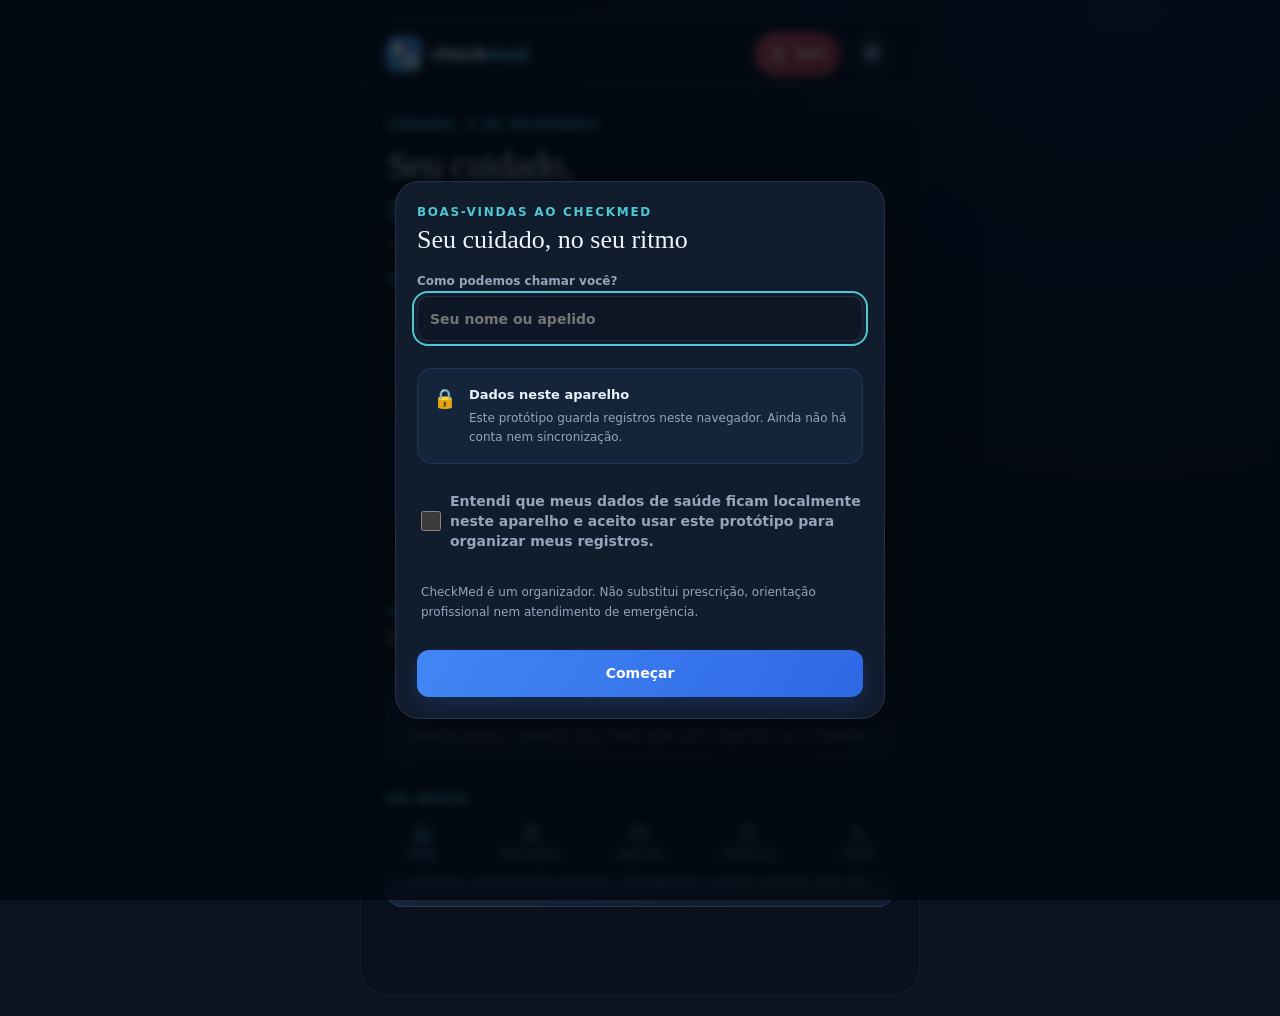
==== commit c575af46: "Move SOS to sticky header" ====
--- a/index.html
+++ b/index.html
@@ -17,6 +17,7 @@
   <div class="app-shell">
     <header class="topbar">
       <div class="brand"><span class="brand-mark" aria-hidden="true"><svg viewBox="0 0 36 36" focusable="false"><defs><clipPath id="brandPillClip"><rect x="3.5" y="5" width="29" height="14" rx="7"/></clipPath></defs><rect x="3.5" y="5" width="29" height="14" rx="7" fill="#f4f8ff"/><path d="M18 5h7.5a7 7 0 0 1 0 14H18z" fill="#4d8eff" clip-path="url(#brandPillClip)"/><path d="M18 5v14" stroke="#101827" stroke-width="1.6"/><circle cx="25" cy="25" r="8" fill="#f4f8ff"/><path d="m20.5 25 3.1 3.1 6-6.8" fill="none" stroke="#2676f2" stroke-width="2.5" stroke-linecap="round" stroke-linejoin="round"/></svg></span><span>check<span class="brand-accent">med</span></span></div>
+      <button class="sos-header-button" id="sosButton" type="button" aria-label="Abrir ajuda rápida (SOS)"><svg viewBox="0 0 24 24" aria-hidden="true" focusable="false"><path d="M6 18h12l-1.2-7.2a4.85 4.85 0 0 0-9.6 0L6 18Z"/><path d="M9 21h6M12 3V1M4.5 5 3 3.5M19.5 5 21 3.5M12 10v3M12 16h.01"/></svg><span>SOS</span></button>
       <button class="icon-button" id="profileButton" aria-label="Abrir perfil">☻</button>
     </header>
 
@@ -111,7 +112,6 @@
       </section>
     </main>
 
-    <button class="sos-button" id="sosButton" aria-label="Abrir ajuda rápida"><span>🚨</span><small>SOS</small></button>
     <nav class="bottom-nav" aria-label="Navegação principal">
       <button class="nav-item active" data-go="today"><span class="nav-icon"><svg viewBox="0 0 24 24" aria-hidden="true"><path d="m3 10 9-7 9 7v10a1 1 0 0 1-1 1h-6v-7h-4v7H4a1 1 0 0 1-1-1z"/></svg></span><span>Hoje</span></button>
       <button class="nav-item" data-go="meds"><span class="nav-icon"><svg viewBox="0 0 24 24" aria-hidden="true"><path d="M4 4h16v16H4zM8 8h8M8 12h8M8 16h5"/></svg></span><span>Remédios</span></button>
--- a/styles.css
+++ b/styles.css
@@ -1,11 +1,11 @@
 :root{color-scheme:dark;--bg:#0b1220;--surface:#111c2d;--surface2:#172439;--line:rgba(185,204,230,.12);--text:#edf3fb;--muted:#95a5ba;--blue:#4d8eff;--cyan:#50c7d4;--green:#74cfaa;--gold:#e9bd70;--red:#f2767e;--radius:20px;--shadow:0 16px 45px rgba(0,0,0,.2)}
-*{box-sizing:border-box}body{margin:0;background:radial-gradient(ellipse at 88% 0%,rgba(56,103,169,.12),transparent 38%),var(--bg);color:var(--text);font-family:'DM Sans',system-ui,sans-serif;font-size:15px;line-height:1.5}button,input,select{font:inherit}button{color:inherit}button:focus-visible,input:focus-visible,select:focus-visible{outline:2px solid var(--cyan);outline-offset:3px}.app-shell{max-width:560px;min-height:100dvh;margin:0 auto;position:relative;padding:0 18px 108px}.topbar{height:66px;display:flex;align-items:center;justify-content:space-between}.brand{display:flex;align-items:center;gap:9px;font-weight:700;font-size:18px;letter-spacing:-.6px}.brand-mark{width:29px;height:29px;border-radius:10px;background:linear-gradient(140deg,#3f86f5,#52c5ce);display:grid;place-items:center;color:#fff;font-size:19px}.brand-accent{color:var(--cyan)}.icon-button,.close-button{border:1px solid var(--line);background:var(--surface);border-radius:50%;width:38px;height:38px;color:var(--muted);cursor:pointer;font-size:18px}.screen{display:none;animation:fadeIn .23s ease}.screen.active{display:block}@keyframes fadeIn{from{opacity:.5;transform:translateY(4px)}to{opacity:1;transform:none}}.greeting{padding:17px 2px 20px}.eyebrow{display:block;color:var(--cyan);font-size:12px;font-weight:700;letter-spacing:1.7px;text-transform:uppercase}.greeting h1,.page-heading h1{font-family:'DM Serif Display',Georgia,serif;font-size:37px;line-height:1.08;font-weight:400;letter-spacing:-.55px;margin:9px 0 8px}.greeting h1 em{color:var(--cyan);font-weight:400}.subtle{color:var(--muted);font-size:13px;margin:0;line-height:1.55}.summary-card{display:flex;align-items:center;justify-content:space-between;gap:15px;padding:19px;background:linear-gradient(125deg,rgba(55,111,185,.17),rgba(46,131,146,.1));border:1px solid rgba(87,151,209,.2);border-radius:var(--radius);margin-bottom:26px;box-shadow:var(--shadow)}.summary-card>div:first-child{display:flex;flex-direction:column;gap:5px}.summary-kicker{font-size:12px;letter-spacing:1.4px;color:var(--muted);font-weight:700}.summary-card strong{font-size:16px}.ring{width:64px;height:64px;border-radius:50%;background:conic-gradient(var(--cyan) var(--progress,0%),rgba(255,255,255,.09) 0);display:grid;place-items:center;flex:none;position:relative}.ring:before{content:'';position:absolute;inset:5px;background:#142237;border-radius:50%}.ring span{position:relative;font-size:12px;font-weight:700}.section-heading{display:flex;align-items:end;justify-content:space-between;margin:0 1px 12px}.section-heading h2{font-size:20px;font-family:'DM Serif Display',Georgia,serif;font-weight:400;margin:2px 0 0}.text-button{background:none;border:0;color:var(--cyan);font-weight:600;font-size:12px;padding:6px 0;cursor:pointer}.compact{margin-top:27px}.stack{display:grid;gap:10px}.dose-card,.med-card,.event-card,.history-card,.empty-card{background:linear-gradient(145deg,rgba(24,38,59,.95),rgba(17,28,45,.98));border:1px solid var(--line);border-radius:16px;padding:14px 15px}.dose-card{display:flex;align-items:center;gap:12px}.dose-time{width:50px;flex:none;text-align:center;padding:7px 3px;background:rgba(77,142,255,.12);border-radius:11px;color:#a9c9ff;font-size:12px;font-weight:700}.dose-copy,.med-copy,.event-copy{flex:1;min-width:0}.dose-copy strong,.med-copy strong,.event-copy strong{display:block;font-size:14px}.dose-copy span,.med-copy span,.event-copy span{color:var(--muted);font-size:12px}.check-button{border:1px solid rgba(116,207,170,.35);background:rgba(116,207,170,.1);color:var(--green);border-radius:11px;padding:8px 10px;font-size:12px;font-weight:700;cursor:pointer;white-space:nowrap}.check-button.done{border-color:var(--line);color:var(--muted);background:rgba(255,255,255,.04)}.empty-card{color:var(--muted);font-size:13px;padding:17px;text-align:center}.empty-card .empty-emoji{font-size:25px;display:block;margin-bottom:5px}.page-heading{padding:18px 2px 19px}.page-heading h1{margin-bottom:7px}.primary-button,.secondary-button{border:0;border-radius:12px;padding:13px 16px;cursor:pointer;font-weight:700;transition:transform .15s,filter .15s}.primary-button{background:linear-gradient(120deg,#4187f4,#2f68e5);color:#fff;box-shadow:0 7px 20px rgba(53,111,223,.2)}.primary-button:hover,.secondary-button:hover{filter:brightness(1.08);transform:translateY(-1px)}.primary-button span{font-size:18px;vertical-align:-1px;margin-right:5px}.wide{width:100%}.secondary-button{background:rgba(255,255,255,.05);border:1px solid var(--line);color:var(--text)}.page-stack{margin-top:15px}.med-card,.event-card{display:flex;align-items:center;gap:12px}.med-icon,.event-icon{width:42px;height:42px;display:grid;place-items:center;border-radius:13px;background:rgba(77,142,255,.12);font-size:19px;flex:none}.event-icon{background:rgba(80,199,212,.1)}.card-actions{display:flex;align-items:center;gap:5px}.small-action{border:1px solid var(--line);background:rgba(255,255,255,.04);color:var(--muted);border-radius:9px;padding:7px 8px;cursor:pointer;font-size:12px}.stock-track{height:4px;background:rgba(255,255,255,.08);border-radius:5px;margin-top:9px;overflow:hidden}.stock-track span{display:block;height:100%;background:var(--green);border-radius:5px}.stock-caption{margin-top:4px;color:var(--muted);font-size:12px}.calendar-strip{display:flex;gap:8px;overflow-x:auto;padding:17px 0 3px;scrollbar-width:none}.calendar-day{min-width:54px;border:1px solid var(--line);background:var(--surface);border-radius:14px;padding:8px 4px;text-align:center;color:var(--muted);font-size:12px}.calendar-day strong{display:block;font-size:17px;color:var(--text);font-weight:600}.calendar-day.today{border-color:rgba(80,199,212,.45);background:rgba(80,199,212,.1);color:var(--cyan)}.calendar-day.today strong{color:var(--cyan)}.event-date{font-size:12px;color:var(--cyan)!important;font-weight:700;text-transform:uppercase;letter-spacing:.6px}.history-summary{padding:17px;border:1px solid rgba(116,207,170,.19);background:rgba(116,207,170,.07);border-radius:16px;margin-bottom:15px;display:flex;align-items:center;justify-content:space-between}.history-summary strong{font-size:22px;color:var(--green);font-family:'DM Serif Display',Georgia,serif}.history-summary span{font-size:12px;color:var(--muted)}.history-card{display:flex;align-items:center;gap:12px}.history-state{width:34px;height:34px;border-radius:50%;background:rgba(116,207,170,.12);color:var(--green);display:grid;place-items:center}.history-card strong{display:block;font-size:13px}.history-card span{font-size:12px;color:var(--muted)}.form-card{display:grid;gap:15px;padding:18px;background:var(--surface);border:1px solid var(--line);border-radius:18px;margin:0 0 14px}.form-card label,.app-dialog label{display:grid;gap:6px;color:var(--muted);font-size:12px;font-weight:600}.form-card input,.app-dialog input,.app-dialog select{width:100%;height:45px;border:1px solid var(--line);border-radius:11px;background:#0d1726;color:var(--text);padding:0 12px;font-size:14px}.info-card{display:flex;gap:12px;padding:15px;background:rgba(77,142,255,.07);border:1px solid rgba(77,142,255,.16);border-radius:15px;margin:13px 0}.info-icon{font-size:19px}.info-card strong{font-size:13px}.info-card p,.fine-print{font-size:12px;color:var(--muted);line-height:1.6;margin:4px 0 0}.fine-print{padding:14px 4px}.sos-button{position:fixed;right:max(calc((100vw - 560px)/2 + 19px),19px);bottom:90px;border:0;border-radius:50%;width:59px;height:59px;background:linear-gradient(145deg,#e77d79,#d85c68);box-shadow:0 7px 24px rgba(212,86,103,.3);display:flex;flex-direction:column;justify-content:center;align-items:center;cursor:pointer;z-index:3;color:white}.sos-button span{font-size:25px;line-height:22px;transform:rotate(45deg)}.sos-button small{font-size:12px;font-weight:700;letter-spacing:1px}.bottom-nav{position:fixed;z-index:2;bottom:0;left:50%;transform:translateX(-50%);width:min(100%,560px);height:76px;padding:7px 8px calc(7px + env(safe-area-inset-bottom));display:flex;justify-content:space-around;background:rgba(11,18,32,.94);backdrop-filter:blur(18px);border-top:1px solid var(--line)}.nav-item{border:0;background:none;color:#8291a6;display:flex;flex:1;flex-direction:column;align-items:center;justify-content:center;gap:1px;font-size:12px;cursor:pointer}.nav-icon{font-size:22px;line-height:1.2}.nav-item.active{color:var(--cyan)}.nav-item.active .nav-icon{filter:drop-shadow(0 0 7px rgba(80,199,212,.28))}.app-dialog{width:min(calc(100% - 28px),490px);max-height:90dvh;overflow:auto;border:1px solid var(--line);border-radius:22px;background:#111c2d;color:var(--text);padding:21px;box-shadow:0 25px 80px rgba(0,0,0,.5)}.app-dialog::backdrop{background:rgba(2,7,15,.75);backdrop-filter:blur(4px)}.app-dialog form{display:grid;gap:14px}.dialog-head{display:flex;justify-content:space-between;align-items:flex-start;margin-bottom:3px}.dialog-head h2{font-family:'DM Serif Display',Georgia,serif;font-weight:400;font-size:26px;line-height:1.15;margin:4px 0 0}.close-button{width:32px;height:32px;font-size:22px;line-height:1}.form-row{display:grid;grid-template-columns:1fr 1fr;gap:10px}.sos-dialog>p{margin:10px 0 16px}.contact-card{padding:13px;border-radius:13px;background:rgba(80,199,212,.08);border:1px solid rgba(80,199,212,.17);font-size:13px}.contact-form{border-top:1px solid var(--line);padding-top:14px;margin-top:15px}.contact-form label{margin-bottom:11px}.medicine-emergency{margin-top:11px;font-size:12px;color:var(--muted)}.toast{position:fixed;z-index:10;bottom:90px;left:50%;transform:translate(-50%,20px);opacity:0;background:var(--green);color:#092218;padding:10px 16px;border-radius:30px;font-weight:700;font-size:12px;transition:.2s;pointer-events:none;white-space:nowrap}.toast.show{opacity:1;transform:translate(-50%,0)}
-@media(min-width:600px){body{padding:20px 0}.app-shell{min-height:calc(100dvh - 40px);border:1px solid rgba(255,255,255,.05);border-radius:28px;background:rgba(10,17,29,.48);padding-left:25px;padding-right:25px}.bottom-nav{bottom:20px;border-radius:0 0 27px 27px}.sos-button{bottom:110px}.app-dialog{border-radius:24px}}
+*{box-sizing:border-box}body{margin:0;background:radial-gradient(ellipse at 88% 0%,rgba(56,103,169,.12),transparent 38%),var(--bg);color:var(--text);font-family:'DM Sans',system-ui,sans-serif;font-size:15px;line-height:1.5}button,input,select{font:inherit}button{color:inherit}button:focus-visible,input:focus-visible,select:focus-visible{outline:2px solid var(--cyan);outline-offset:3px}.app-shell{max-width:560px;min-height:100dvh;margin:0 auto;position:relative;padding:0 18px 108px}.topbar{height:66px;display:flex;align-items:center;justify-content:space-between}.brand{display:flex;align-items:center;gap:9px;font-weight:700;font-size:18px;letter-spacing:-.6px}.brand-mark{width:29px;height:29px;border-radius:10px;background:linear-gradient(140deg,#3f86f5,#52c5ce);display:grid;place-items:center;color:#fff;font-size:19px}.brand-accent{color:var(--cyan)}.icon-button,.close-button{border:1px solid var(--line);background:var(--surface);border-radius:50%;width:38px;height:38px;color:var(--muted);cursor:pointer;font-size:18px}.screen{display:none;animation:fadeIn .23s ease}.screen.active{display:block}@keyframes fadeIn{from{opacity:.5;transform:translateY(4px)}to{opacity:1;transform:none}}.greeting{padding:17px 2px 20px}.eyebrow{display:block;color:var(--cyan);font-size:12px;font-weight:700;letter-spacing:1.7px;text-transform:uppercase}.greeting h1,.page-heading h1{font-family:'DM Serif Display',Georgia,serif;font-size:37px;line-height:1.08;font-weight:400;letter-spacing:-.55px;margin:9px 0 8px}.greeting h1 em{color:var(--cyan);font-weight:400}.subtle{color:var(--muted);font-size:13px;margin:0;line-height:1.55}.summary-card{display:flex;align-items:center;justify-content:space-between;gap:15px;padding:19px;background:linear-gradient(125deg,rgba(55,111,185,.17),rgba(46,131,146,.1));border:1px solid rgba(87,151,209,.2);border-radius:var(--radius);margin-bottom:26px;box-shadow:var(--shadow)}.summary-card>div:first-child{display:flex;flex-direction:column;gap:5px}.summary-kicker{font-size:12px;letter-spacing:1.4px;color:var(--muted);font-weight:700}.summary-card strong{font-size:16px}.ring{width:64px;height:64px;border-radius:50%;background:conic-gradient(var(--cyan) var(--progress,0%),rgba(255,255,255,.09) 0);display:grid;place-items:center;flex:none;position:relative}.ring:before{content:'';position:absolute;inset:5px;background:#142237;border-radius:50%}.ring span{position:relative;font-size:12px;font-weight:700}.section-heading{display:flex;align-items:end;justify-content:space-between;margin:0 1px 12px}.section-heading h2{font-size:20px;font-family:'DM Serif Display',Georgia,serif;font-weight:400;margin:2px 0 0}.text-button{background:none;border:0;color:var(--cyan);font-weight:600;font-size:12px;padding:6px 0;cursor:pointer}.compact{margin-top:27px}.stack{display:grid;gap:10px}.dose-card,.med-card,.event-card,.history-card,.empty-card{background:linear-gradient(145deg,rgba(24,38,59,.95),rgba(17,28,45,.98));border:1px solid var(--line);border-radius:16px;padding:14px 15px}.dose-card{display:flex;align-items:center;gap:12px}.dose-time{width:50px;flex:none;text-align:center;padding:7px 3px;background:rgba(77,142,255,.12);border-radius:11px;color:#a9c9ff;font-size:12px;font-weight:700}.dose-copy,.med-copy,.event-copy{flex:1;min-width:0}.dose-copy strong,.med-copy strong,.event-copy strong{display:block;font-size:14px}.dose-copy span,.med-copy span,.event-copy span{color:var(--muted);font-size:12px}.check-button{border:1px solid rgba(116,207,170,.35);background:rgba(116,207,170,.1);color:var(--green);border-radius:11px;padding:8px 10px;font-size:12px;font-weight:700;cursor:pointer;white-space:nowrap}.check-button.done{border-color:var(--line);color:var(--muted);background:rgba(255,255,255,.04)}.empty-card{color:var(--muted);font-size:13px;padding:17px;text-align:center}.empty-card .empty-emoji{font-size:25px;display:block;margin-bottom:5px}.page-heading{padding:18px 2px 19px}.page-heading h1{margin-bottom:7px}.primary-button,.secondary-button{border:0;border-radius:12px;padding:13px 16px;cursor:pointer;font-weight:700;transition:transform .15s,filter .15s}.primary-button{background:linear-gradient(120deg,#4187f4,#2f68e5);color:#fff;box-shadow:0 7px 20px rgba(53,111,223,.2)}.primary-button:hover,.secondary-button:hover{filter:brightness(1.08);transform:translateY(-1px)}.primary-button span{font-size:18px;vertical-align:-1px;margin-right:5px}.wide{width:100%}.secondary-button{background:rgba(255,255,255,.05);border:1px solid var(--line);color:var(--text)}.page-stack{margin-top:15px}.med-card,.event-card{display:flex;align-items:center;gap:12px}.med-icon,.event-icon{width:42px;height:42px;display:grid;place-items:center;border-radius:13px;background:rgba(77,142,255,.12);font-size:19px;flex:none}.event-icon{background:rgba(80,199,212,.1)}.card-actions{display:flex;align-items:center;gap:5px}.small-action{border:1px solid var(--line);background:rgba(255,255,255,.04);color:var(--muted);border-radius:9px;padding:7px 8px;cursor:pointer;font-size:12px}.stock-track{height:4px;background:rgba(255,255,255,.08);border-radius:5px;margin-top:9px;overflow:hidden}.stock-track span{display:block;height:100%;background:var(--green);border-radius:5px}.stock-caption{margin-top:4px;color:var(--muted);font-size:12px}.calendar-strip{display:flex;gap:8px;overflow-x:auto;padding:17px 0 3px;scrollbar-width:none}.calendar-day{min-width:54px;border:1px solid var(--line);background:var(--surface);border-radius:14px;padding:8px 4px;text-align:center;color:var(--muted);font-size:12px}.calendar-day strong{display:block;font-size:17px;color:var(--text);font-weight:600}.calendar-day.today{border-color:rgba(80,199,212,.45);background:rgba(80,199,212,.1);color:var(--cyan)}.calendar-day.today strong{color:var(--cyan)}.event-date{font-size:12px;color:var(--cyan)!important;font-weight:700;text-transform:uppercase;letter-spacing:.6px}.history-summary{padding:17px;border:1px solid rgba(116,207,170,.19);background:rgba(116,207,170,.07);border-radius:16px;margin-bottom:15px;display:flex;align-items:center;justify-content:space-between}.history-summary strong{font-size:22px;color:var(--green);font-family:'DM Serif Display',Georgia,serif}.history-summary span{font-size:12px;color:var(--muted)}.history-card{display:flex;align-items:center;gap:12px}.history-state{width:34px;height:34px;border-radius:50%;background:rgba(116,207,170,.12);color:var(--green);display:grid;place-items:center}.history-card strong{display:block;font-size:13px}.history-card span{font-size:12px;color:var(--muted)}.form-card{display:grid;gap:15px;padding:18px;background:var(--surface);border:1px solid var(--line);border-radius:18px;margin:0 0 14px}.form-card label,.app-dialog label{display:grid;gap:6px;color:var(--muted);font-size:12px;font-weight:600}.form-card input,.app-dialog input,.app-dialog select{width:100%;height:45px;border:1px solid var(--line);border-radius:11px;background:#0d1726;color:var(--text);padding:0 12px;font-size:14px}.info-card{display:flex;gap:12px;padding:15px;background:rgba(77,142,255,.07);border:1px solid rgba(77,142,255,.16);border-radius:15px;margin:13px 0}.info-icon{font-size:19px}.info-card strong{font-size:13px}.info-card p,.fine-print{font-size:12px;color:var(--muted);line-height:1.6;margin:4px 0 0}.fine-print{padding:14px 4px}.bottom-nav{position:fixed;z-index:2;bottom:0;left:50%;transform:translateX(-50%);width:min(100%,560px);height:76px;padding:7px 8px calc(7px + env(safe-area-inset-bottom));display:flex;justify-content:space-around;background:rgba(11,18,32,.94);backdrop-filter:blur(18px);border-top:1px solid var(--line)}.nav-item{border:0;background:none;color:#8291a6;display:flex;flex:1;flex-direction:column;align-items:center;justify-content:center;gap:1px;font-size:12px;cursor:pointer}.nav-icon{font-size:22px;line-height:1.2}.nav-item.active{color:var(--cyan)}.nav-item.active .nav-icon{filter:drop-shadow(0 0 7px rgba(80,199,212,.28))}.app-dialog{width:min(calc(100% - 28px),490px);max-height:90dvh;overflow:auto;border:1px solid var(--line);border-radius:22px;background:#111c2d;color:var(--text);padding:21px;box-shadow:0 25px 80px rgba(0,0,0,.5)}.app-dialog::backdrop{background:rgba(2,7,15,.75);backdrop-filter:blur(4px)}.app-dialog form{display:grid;gap:14px}.dialog-head{display:flex;justify-content:space-between;align-items:flex-start;margin-bottom:3px}.dialog-head h2{font-family:'DM Serif Display',Georgia,serif;font-weight:400;font-size:26px;line-height:1.15;margin:4px 0 0}.close-button{width:32px;height:32px;font-size:22px;line-height:1}.form-row{display:grid;grid-template-columns:1fr 1fr;gap:10px}.sos-dialog>p{margin:10px 0 16px}.contact-card{padding:13px;border-radius:13px;background:rgba(80,199,212,.08);border:1px solid rgba(80,199,212,.17);font-size:13px}.contact-form{border-top:1px solid var(--line);padding-top:14px;margin-top:15px}.contact-form label{margin-bottom:11px}.medicine-emergency{margin-top:11px;font-size:12px;color:var(--muted)}.toast{position:fixed;z-index:10;bottom:90px;left:50%;transform:translate(-50%,20px);opacity:0;background:var(--green);color:#092218;padding:10px 16px;border-radius:30px;font-weight:700;font-size:12px;transition:.2s;pointer-events:none;white-space:nowrap}.toast.show{opacity:1;transform:translate(-50%,0)}
+@media(min-width:600px){body{padding:20px 0}.app-shell{min-height:calc(100dvh - 40px);border:1px solid rgba(255,255,255,.05);border-radius:28px;background:rgba(10,17,29,.48);padding-left:25px;padding-right:25px}.bottom-nav{bottom:20px;border-radius:0 0 27px 27px}.app-dialog{border-radius:24px}}
 @media(max-width:360px){.app-shell{padding-left:13px;padding-right:13px}.greeting h1,.page-heading h1{font-size:33px}.summary-card{padding:15px}.dose-card{gap:8px;padding:12px}.dose-time{width:44px}.check-button{padding:7px}.nav-item{font-size:12px}}
 .list-label{margin:9px 2px -2px}.prn-log{margin-top:10px;padding:7px 10px;font-size:12px}
 .history-calendar-card{padding:15px;background:linear-gradient(145deg,rgba(24,38,59,.95),rgba(17,28,45,.98));border:1px solid var(--line);border-radius:18px;margin-bottom:14px}.month-controls{display:flex;align-items:center;justify-content:space-between;margin-bottom:12px}.month-controls strong{text-transform:capitalize;font-family:'DM Serif Display',Georgia,serif;font-size:18px;font-weight:400}.month-arrow{width:34px;height:34px;border-radius:10px;background:rgba(255,255,255,.04);border:1px solid var(--line);color:var(--cyan);font-size:22px;line-height:1;cursor:pointer}.month-arrow:disabled{opacity:.3;cursor:default}.history-calendar{display:grid;grid-template-columns:repeat(7,minmax(0,1fr));gap:4px;text-align:center}.weekday{padding:5px 0;color:var(--muted);font-size:12px;text-transform:uppercase}.history-day{position:relative;aspect-ratio:1;border:1px solid transparent;border-radius:11px;background:transparent;color:var(--text);font-size:12px;cursor:pointer}.history-day:hover:not(:disabled){background:rgba(255,255,255,.06)}.history-day.selected{background:rgba(80,199,212,.14);border-color:rgba(80,199,212,.42);color:var(--cyan);font-weight:700}.history-day:disabled{color:rgba(149,165,186,.32);cursor:default}.history-day.empty{pointer-events:none}.history-day i{position:absolute;width:4px;height:4px;border-radius:50%;background:var(--green);bottom:4px;left:calc(50% - 2px)}.history-day.selected i{background:var(--cyan)}.calendar-key{display:flex;align-items:center;gap:6px;margin-top:11px;font-size:12px;color:var(--muted)}.calendar-key i{width:5px;height:5px;border-radius:50%;background:var(--green)}.history-summary .eyebrow{font-size:12px;color:var(--cyan);margin-bottom:2px}.history-summary>span{max-width:43%;text-align:right;font-size:12px;line-height:1.45}
 .demo-history{border-color:rgba(233,189,112,.22)}.demo-label{display:inline-block;margin-left:7px;padding:2px 6px;border:1px solid rgba(233,189,112,.25);border-radius:20px;color:var(--gold);font:600 9px 'DM Sans',system-ui,sans-serif;vertical-align:2px}
-.sos-button span{font-size:24px;line-height:24px;transform:none}
+
 .daily-checkin{margin-top:18px;padding:17px;background:linear-gradient(145deg,rgba(24,38,59,.95),rgba(17,28,45,.98));border:1px solid var(--line);border-radius:18px}.checkin-heading{display:flex;align-items:start;justify-content:space-between;gap:10px}.checkin-heading h2{font-family:'DM Serif Display',Georgia,serif;font-size:19px;font-weight:400;margin:2px 0}.checkin-heading>.subtle{font-size:12px}.mood-row{display:flex;justify-content:space-between;gap:6px;margin:14px 0}.mood-choice{flex:1;min-width:0;padding:8px 2px;border-radius:11px;background:rgba(255,255,255,.035);border:1px solid var(--line);font-size:22px;cursor:pointer}.mood-choice.selected{background:rgba(80,199,212,.13);border-color:rgba(80,199,212,.45)}.checkin-note-label{display:grid;gap:6px;color:var(--muted);font-size:12px;font-weight:600}.checkin-note-label textarea{width:100%;min-height:75px;resize:vertical;padding:10px;border:1px solid var(--line);border-radius:11px;background:#0d1726;color:var(--text);font:13px/1.5 'DM Sans',system-ui,sans-serif}.daily-checkin>.wide{margin-top:10px}
 .entry-date-card{display:flex;align-items:center;justify-content:space-between;padding:13px 15px;border:1px solid var(--line);border-radius:15px;background:var(--surface)}.entry-date-card>div{display:grid;text-align:center;gap:2px}.entry-date-card strong{text-transform:capitalize;font-size:13px}.entry-date-card .month-arrow:disabled{opacity:.3;cursor:default}.history-day .calendar-mark{position:absolute;left:50%;bottom:2px;transform:translateX(-50%);display:flex;align-items:center;gap:2px;white-space:nowrap}.history-day .calendar-mark i{position:static;width:4px;height:4px;flex:none}.history-day .calendar-mark em{font-style:normal;font-size:12px;line-height:10px}.nav-item>span:last-child{white-space:nowrap}@media(max-width:400px){.nav-item{font-size:12px}.nav-icon{font-size:19px}}
 .brand-mark{width:36px;height:36px;border-radius:11px}.brand-mark svg{display:block;width:32px;height:32px}
@@ -23,3 +23,14 @@
 .stock-forecast{margin:0;padding:11px 12px;border:1px solid rgba(80,199,212,.2);border-radius:12px;background:rgba(80,199,212,.07);color:var(--muted);font-size:12px;line-height:1.5}.welcome-back-card{display:flex;align-items:flex-start;justify-content:space-between;gap:12px;margin:14px 0;padding:14px;border:1px solid rgba(80,199,212,.3);border-radius:16px;background:linear-gradient(135deg,rgba(80,199,212,.13),rgba(77,142,255,.09))}.welcome-back-card[hidden]{display:none}.welcome-back-card strong{font-size:14px}.welcome-back-card p{margin:5px 0 0;color:var(--muted);font-size:12px;line-height:1.5}.welcome-back-card .close-button{flex:none}.daily-mood-shortcut{width:100%;display:flex;align-items:center;gap:12px;margin:15px 0;padding:13px 15px;text-align:left;border:1px solid var(--line);border-radius:16px;background:var(--surface);color:var(--text);cursor:pointer}.mood-shortcut-face{width:38px;height:38px;display:grid;place-items:center;flex:none;border-radius:50%;background:rgba(80,199,212,.12);font-size:22px}.daily-mood-shortcut>span:nth-child(2){display:grid;gap:4px;flex:1}.daily-mood-shortcut strong{font-size:13px}.daily-mood-shortcut small{color:var(--muted);font-size:12px}.daily-mood-shortcut>span:last-child{font-size:22px;color:var(--cyan)}
 .form-row.single-field{grid-template-columns:1fr}.app-dialog label[hidden]{display:none}
 .sos-dialog{width:min(calc(100% - 24px),520px);padding:18px;max-height:90dvh}.sos-dialog .dialog-head{align-items:center;margin-bottom:10px}.sos-dialog .dialog-head h2{font-size:29px}.sos-dialog>p.subtle{padding:12px 13px;margin:0 0 14px;border:1px solid rgba(255,255,255,.06);border-radius:14px;background:rgba(255,255,255,.025);font-size:12px}.sos-emergency-grid{display:grid;grid-template-columns:repeat(2,minmax(0,1fr));gap:10px;margin:0 0 17px}.sos-action{position:relative;min-width:0;min-height:153px;display:flex;flex-direction:column;align-items:flex-start;gap:4px;padding:14px;text-decoration:none;color:var(--text);border:1px solid;border-radius:18px;overflow:hidden;transition:transform .15s,filter .15s}.sos-action:hover{transform:translateY(-2px);filter:brightness(1.1)}.sos-action:focus-visible{outline:2px solid var(--cyan);outline-offset:3px}.emergency-call{border-color:rgba(238,119,119,.34);background:linear-gradient(145deg,rgba(173,60,72,.27),rgba(80,34,48,.28))}.cvv-call{border-color:rgba(104,193,184,.3);background:linear-gradient(145deg,rgba(39,125,137,.25),rgba(35,74,92,.28))}.sos-card-top{width:100%;display:flex;align-items:center;gap:8px;margin-bottom:5px}.sos-card-top small{color:var(--muted);font-size:9px;font-weight:750;letter-spacing:1.2px}.sos-action-icon{width:29px;height:29px;display:grid;place-items:center;border-radius:10px;background:rgba(255,255,255,.08);font-size:17px}.sos-card-title{font-size:14px;letter-spacing:.5px}.sos-card-number{font-size:32px;line-height:1.05;font-weight:750;letter-spacing:-1px}.emergency-call .sos-card-number{color:#ffaaa5}.cvv-call .sos-card-number{color:#8ee2d6}.sos-card-description{max-width:90%;color:var(--muted);font-size:10px;line-height:1.4}.sos-card-arrow{position:absolute;right:13px;bottom:11px;font-size:17px;color:rgba(255,255,255,.65)}.location-search{display:grid;gap:7px;padding:13px;margin-bottom:16px;border:1px solid var(--line);border-radius:15px;background:var(--surface)}.location-search label{font-size:12px;font-weight:700;color:var(--text)}.location-search input{margin:0}.sos-section-heading{display:flex;align-items:center;justify-content:space-between;gap:8px;margin:3px 2px 9px}.sos-section-heading small{color:var(--muted);font-size:10px}.service-grid{display:grid;grid-template-columns:repeat(2,minmax(0,1fr));gap:9px}.service-card{min-width:0;display:flex;flex-direction:column;align-items:flex-start;gap:7px;padding:13px;border:1px solid var(--line);border-radius:16px;background:linear-gradient(145deg,rgba(24,38,59,.95),rgba(17,28,45,.98))}.service-card:last-child{grid-column:1/-1}.service-symbol{width:31px;height:31px;display:grid;place-items:center;border-radius:10px;background:rgba(80,199,212,.1);color:var(--cyan);font-size:17px}.service-card>strong{font-size:13px}.service-card>small{min-height:34px;color:var(--muted);font-size:10px;line-height:1.45}.service-card .secondary-button{width:100%;display:flex;justify-content:space-between;align-items:center;gap:6px;padding:9px 10px;font-size:11px}.service-card .secondary-button span{color:var(--cyan)}.official-link{font-size:10px;color:var(--cyan);line-height:1.45;text-decoration:none}.saved-phone{width:100%}.saved-phone-link{display:block;padding:8px 9px;border-radius:10px;background:rgba(80,199,212,.08);color:var(--cyan);font-size:10px;line-height:1.4;text-decoration:none;overflow-wrap:anywhere}.sos-dialog .contact-form{display:grid;gap:11px;margin-top:12px;padding:13px;border:1px solid var(--line);border-radius:16px;background:rgba(255,255,255,.025)}.sos-dialog .contact-form label{margin:0}.sos-dialog .contact-form .secondary-button{width:100%;padding:10px 12px;font-size:11px}.contact-card{display:flex;gap:10px;align-items:flex-start;margin:12px 0;padding:13px;border-color:rgba(80,199,212,.2);background:rgba(80,199,212,.07);font-size:12px;line-height:1.45}.contact-card>div{display:grid;gap:3px;min-width:0}.contact-card strong{font-size:12px}.contact-card small{color:var(--muted);font-size:11px;overflow-wrap:anywhere}.contact-card-icon{width:29px;height:29px;display:grid;place-items:center;flex:none;border-radius:10px;background:rgba(80,199,212,.12);color:var(--cyan);font-size:17px}.medicine-emergency{padding:11px 12px;border:1px solid var(--line);border-radius:13px;background:rgba(255,255,255,.025);font-size:11px;line-height:1.5}.sos-dialog #sosContent{margin-top:10px}@media(max-width:360px){.sos-dialog{padding:15px}.sos-action{min-height:145px;padding:11px}.sos-card-number{font-size:29px}.service-grid{grid-template-columns:1fr}.service-card:last-child{grid-column:auto}.service-card>small{min-height:0}}
+
+/* Cabeçalho fixo e ações principais */
+.topbar{position:sticky;top:0;z-index:6;height:calc(66px + env(safe-area-inset-top));margin-inline:-18px;padding:env(safe-area-inset-top) 18px 0;display:flex;align-items:center;gap:10px;background:rgba(11,18,32,.94);backdrop-filter:blur(18px);-webkit-backdrop-filter:blur(18px);border-bottom:1px solid var(--line)}
+.brand{flex:1 1 auto;min-width:0;white-space:nowrap}
+.sos-header-button{flex:none;min-width:68px;min-height:44px;display:inline-flex;align-items:center;justify-content:center;gap:7px;padding:0 13px;border:1px solid rgba(255,255,255,.18);border-radius:999px;background:linear-gradient(135deg,#bf4b55,#aa3543);color:#fff;font-size:13px;font-weight:800;letter-spacing:.4px;cursor:pointer;box-shadow:0 4px 13px rgba(151,47,58,.2)}
+.sos-header-button svg{width:19px;height:19px;fill:none;stroke:currentColor;stroke-width:1.8;stroke-linecap:round;stroke-linejoin:round}
+.sos-header-button:focus-visible,.topbar .icon-button:focus-visible{outline:3px solid #fff;outline-offset:3px}
+.topbar .icon-button{flex:none;width:44px;height:44px;display:grid;place-items:center;padding:0}
+.topbar .icon-button svg{width:22px;height:22px;fill:none;stroke:currentColor;stroke-width:1.7;stroke-linecap:round;stroke-linejoin:round}
+.app-shell{padding-bottom:88px}
+@media(min-width:600px){.topbar{margin-inline:-25px;padding-right:25px;padding-left:25px}}
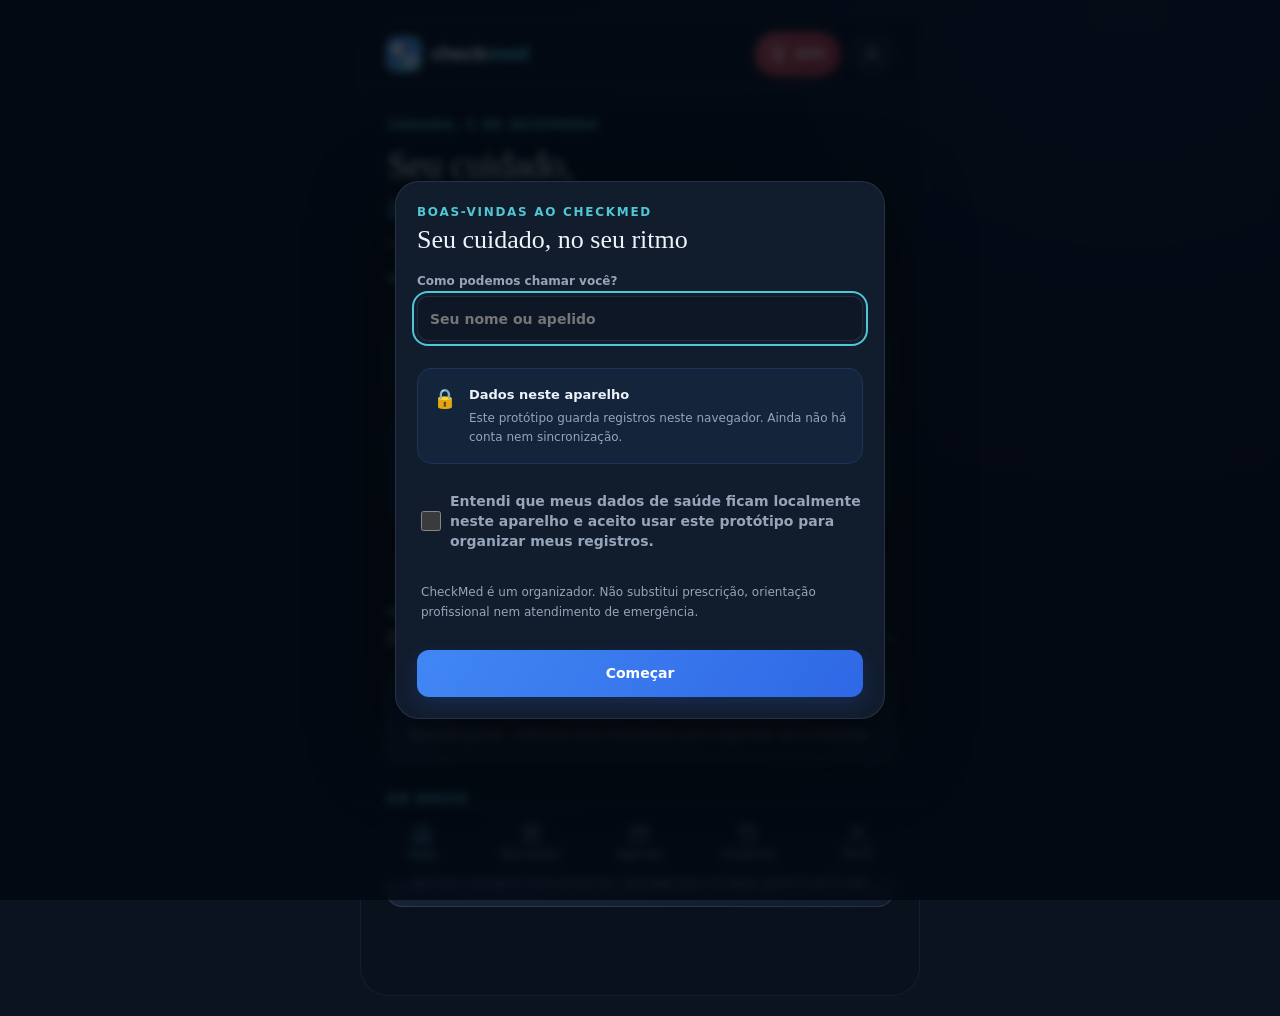
==== commit 607d85ba: "Replace profile glyph with SVG" ====
--- a/index.html
+++ b/index.html
@@ -18,7 +18,7 @@
     <header class="topbar">
       <div class="brand"><span class="brand-mark" aria-hidden="true"><svg viewBox="0 0 36 36" focusable="false"><defs><clipPath id="brandPillClip"><rect x="3.5" y="5" width="29" height="14" rx="7"/></clipPath></defs><rect x="3.5" y="5" width="29" height="14" rx="7" fill="#f4f8ff"/><path d="M18 5h7.5a7 7 0 0 1 0 14H18z" fill="#4d8eff" clip-path="url(#brandPillClip)"/><path d="M18 5v14" stroke="#101827" stroke-width="1.6"/><circle cx="25" cy="25" r="8" fill="#f4f8ff"/><path d="m20.5 25 3.1 3.1 6-6.8" fill="none" stroke="#2676f2" stroke-width="2.5" stroke-linecap="round" stroke-linejoin="round"/></svg></span><span>check<span class="brand-accent">med</span></span></div>
       <button class="sos-header-button" id="sosButton" type="button" aria-label="Abrir ajuda rápida (SOS)"><svg viewBox="0 0 24 24" aria-hidden="true" focusable="false"><path d="M6 18h12l-1.2-7.2a4.85 4.85 0 0 0-9.6 0L6 18Z"/><path d="M9 21h6M12 3V1M4.5 5 3 3.5M19.5 5 21 3.5M12 10v3M12 16h.01"/></svg><span>SOS</span></button>
-      <button class="icon-button" id="profileButton" aria-label="Abrir perfil">☻</button>
+      <button class="icon-button" id="profileButton" type="button" aria-label="Abrir perfil"><svg viewBox="0 0 24 24" aria-hidden="true" focusable="false"><circle cx="12" cy="8" r="4"/><path d="M4 21a8 8 0 0 1 16 0"/></svg></button>
     </header>
 
     <main id="mainContent">
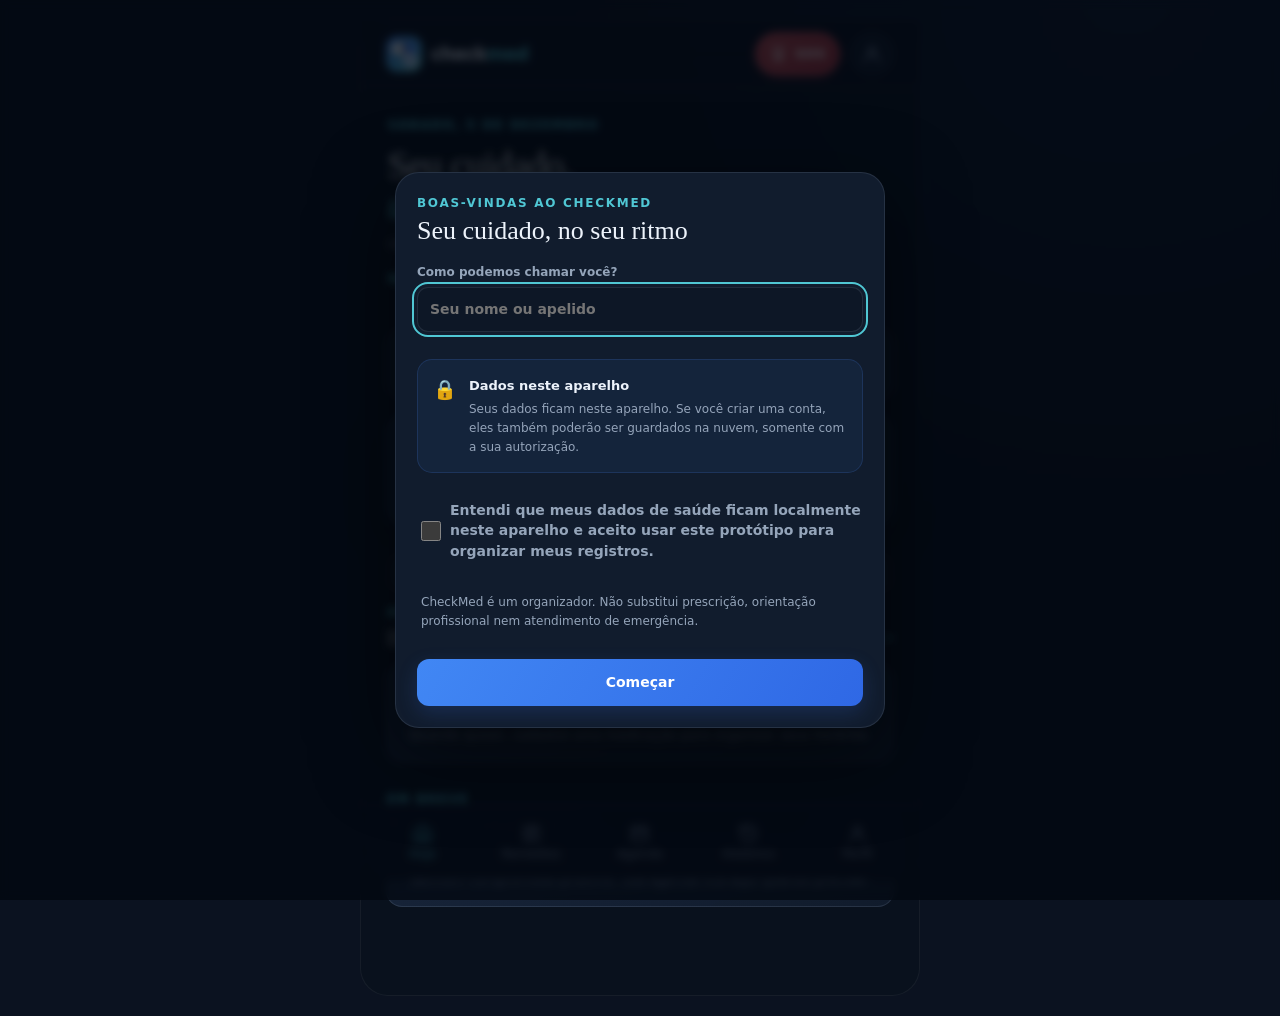
==== commit 613a04a5: "feat(account): add profile account and recovery flows" ====
--- a/index.html
+++ b/index.html
@@ -91,6 +91,18 @@
           <label>Como podemos chamar você?<input id="profileName" maxlength="40" placeholder="Seu nome ou apelido"></label>
           <button class="primary-button wide" type="submit">Salvar perfil</button>
         </form>
+        <article class="form-card account-card" id="accountCard" aria-labelledby="accountCardTitle">
+          <div class="account-heading"><span class="account-symbol" aria-hidden="true">☁</span><div><h2 id="accountCardTitle">Conta e sincronização</h2><p class="subtle" id="accountStatus" role="status"></p></div></div>
+          <div id="accountUnavailable" class="account-state" hidden><strong>Conta disponível quando o servidor estiver configurado.</strong><p class="subtle">Você pode continuar usando o CheckMed neste aparelho, mesmo sem conta.</p></div>
+          <div id="accountOffline" class="account-state" hidden><strong>Sem conexão</strong><p class="subtle">Seus dados continuam salvos neste aparelho.</p></div>
+          <div id="accountLoggedOut" class="account-actions" hidden><p class="subtle">Uma conta permite guardar uma cópia dos dados na nuvem e usar em outro aparelho. O uso local continua disponível sem conta.</p><button class="primary-button wide" id="openCreateAccount" type="button">Criar conta</button><button class="secondary-button wide" id="openLogin" type="button">Já tenho conta</button></div>
+          <div id="accountConnected" class="account-state" hidden>
+            <p>Conectado como <strong id="accountDisplayName"></strong></p><p class="subtle" id="accountEmail"></p>
+            <p class="fine-print" id="syncLastUpdated">Ainda não sincronizado.</p>
+            <label class="privacy-toggle"><input id="syncAutoToggle" type="checkbox"> Sincronizar automaticamente</label>
+            <div class="account-actions"><button class="primary-button wide" id="syncNowButton" type="button" disabled>Sincronizar agora</button><button class="text-button" id="logoutButton" type="button">Sair da conta</button></div>
+          </div>
+        </article>
         <div class="form-card notification-settings">
           <div><strong>Lembretes de medicamentos</strong><p class="subtle" id="notificationStatus">Receba um aviso nos horários cadastrados para sua rotina diária.</p></div>
           <button class="secondary-button wide" type="button" id="notificationsButton">Ativar lembretes</button>
@@ -104,7 +116,7 @@
         <div class="form-card preparation-card"><div><strong>Trava de privacidade local</strong><p class="subtle">PIN opcional com hash no aparelho. Não substitui uma conta nem protege contra acesso técnico ao navegador.</p></div><button type="button" class="secondary-button wide" id="pinSetupButton">Criar PIN</button><button type="button" class="secondary-button wide" id="pinRemoveButton" hidden>Desativar PIN</button><button type="button" class="small-action" id="lockNowButton">Bloquear CheckMed agora</button></div>
         <div class="info-card preparation-card"><span class="info-icon">👆</span><div><strong>Biometria</strong><p>Passkeys/WebAuthn ficam como evolução com servidor para validar os desafios de autenticação com segurança.</p></div></div>
         <div class="info-card preparation-card"><span class="info-icon">🔔</span><div><strong>Push e alarmes</strong><p>O app já está sendo preparado para receber avisos pelo service worker. A entrega em segundo plano depende da assinatura do aparelho e do serviço push do servidor.</p></div></div>
-        <div class="info-card"><span class="info-icon">🔒</span><div><strong>Seus dados ficam neste aparelho</strong><p>Este protótipo salva suas informações neste navegador. Ainda não há conta nem sincronização.</p></div></div>
+        <div class="info-card"><span class="info-icon">🔒</span><div><strong>Dados neste aparelho</strong><p>Seus dados ficam neste aparelho. Se você criar uma conta, eles também poderão ser guardados na nuvem, somente com a sua autorização.</p></div></div>
         <button class="secondary-button wide" id="exportButton">Exportar meus dados</button>
         <button class="secondary-button wide" id="importButton" type="button">Importar backup</button><input id="importFile" type="file" accept="application/json,.json" hidden>
         <p class="fine-print" id="backupStatus"></p>
@@ -136,10 +148,21 @@
 
   <dialog id="pastDoseDialog" class="app-dialog"><form id="pastDoseForm" method="dialog"><div class="dialog-head"><div><span class="eyebrow">REGISTRO RETROSPECTIVO</span><h2>Dose tomada em outro dia</h2></div><button type="button" class="close-button" data-close="pastDoseDialog" aria-label="Fechar">×</button></div><label>Data<input name="date" type="date" required></label><label>Medicamento<select name="medId" required id="pastDoseMed"></select></label><label>Horário da rotina<select name="time" required id="pastDoseTime"></select></label><label>Você tomou por volta de… (opcional)<input name="takenAtTime" type="time"></label><label class="consent-line"><input name="deductStock" type="checkbox" checked> Descontar esta dose do estoque</label><p class="fine-print">Se você já conferiu e atualizou o estoque depois da tomada, desmarque a opção para evitar descontar duas vezes.</p><button class="primary-button wide" type="submit">Salvar registro</button></form></dialog>
 
-  <dialog id="onboardingDialog" class="app-dialog"><form id="onboardingForm" method="dialog"><div class="dialog-head"><div><span class="eyebrow">BOAS-VINDAS AO CHECKMED</span><h2>Seu cuidado, no seu ritmo</h2></div></div><label>Como podemos chamar você?<input name="name" maxlength="40" placeholder="Seu nome ou apelido"></label><div class="info-card"><span class="info-icon">🔒</span><div><strong>Dados neste aparelho</strong><p>Este protótipo guarda registros neste navegador. Ainda não há conta nem sincronização.</p></div></div><label class="consent-line"><input type="checkbox" name="consent" required> Entendi que meus dados de saúde ficam localmente neste aparelho e aceito usar este protótipo para organizar meus registros.</label><p class="fine-print">CheckMed é um organizador. Não substitui prescrição, orientação profissional nem atendimento de emergência.</p><button class="primary-button wide" type="submit">Começar</button></form></dialog>
+  <dialog id="onboardingDialog" class="app-dialog"><form id="onboardingForm" method="dialog"><div class="dialog-head"><div><span class="eyebrow">BOAS-VINDAS AO CHECKMED</span><h2>Seu cuidado, no seu ritmo</h2></div></div><label>Como podemos chamar você?<input name="name" maxlength="40" placeholder="Seu nome ou apelido"></label><div class="info-card"><span class="info-icon">🔒</span><div><strong>Dados neste aparelho</strong><p>Seus dados ficam neste aparelho. Se você criar uma conta, eles também poderão ser guardados na nuvem, somente com a sua autorização.</p></div></div><label class="consent-line"><input type="checkbox" name="consent" required> Entendi que meus dados de saúde ficam localmente neste aparelho e aceito usar este protótipo para organizar meus registros.</label><p class="fine-print">CheckMed é um organizador. Não substitui prescrição, orientação profissional nem atendimento de emergência.</p><button class="primary-button wide" type="submit">Começar</button><button class="text-button wide" id="onboardingLogin" type="button">Já tenho conta</button></form></dialog>
+
+  <dialog id="accountDialog" class="app-dialog"><div class="dialog-head"><div><span class="eyebrow">CONTA CHECKMED</span><h2 id="accountDialogTitle">Conta e sincronização</h2></div><button type="button" class="close-button" data-close="accountDialog" aria-label="Fechar">×</button></div>
+    <p id="accountDialogMessage" class="subtle" role="status"></p>
+    <div id="accountModeChooser" class="account-actions"><button class="primary-button wide" id="chooseCreateAccount" type="button">Criar conta</button><button class="secondary-button wide" id="chooseLogin" type="button">Já tenho conta</button></div>
+    <form id="registerForm" class="account-form" hidden><label>E-mail<input name="email" type="email" autocomplete="email" maxlength="254" required></label><label>Senha (8 a 128 caracteres)<input name="password" type="password" minlength="8" maxlength="128" autocomplete="new-password" required></label><label>Apelido (opcional)<input name="displayName" maxlength="40" autocomplete="nickname"></label><label class="consent-line"><input name="consent" type="checkbox" required><span>Quero guardar uma cópia dos meus dados de saúde na nuvem do CheckMed para usar em outro aparelho. Entendi que posso remover essa cópia ou excluir minha conta a qualquer momento, em Perfil → Conta. <a href="privacidade.html" target="_blank" rel="noopener">Leia o rascunho de privacidade</a>.</span></label><button class="primary-button wide" type="submit">Criar conta e continuar</button><button class="text-button wide" type="button" data-account-view="chooser">Voltar</button></form>
+    <form id="loginForm" class="account-form" hidden><label>E-mail<input name="email" type="email" autocomplete="email" maxlength="254" required></label><label>Senha<input name="password" type="password" maxlength="128" autocomplete="current-password" required></label><button class="primary-button wide" type="submit">Entrar</button><button class="text-button wide" type="button" data-account-view="chooser">Voltar</button></form>
+  </dialog>
+
+  <dialog id="recoveryCodeDialog" class="app-dialog"><div class="dialog-head"><div><span class="eyebrow">GUARDE EM LOCAL SEGURO</span><h2>Código de recuperação</h2></div><button type="button" class="close-button" id="closeRecoveryCode" aria-label="Fechar e perder este código" disabled>×</button></div><p class="subtle">Guarde este código de recuperação. Ele é a única forma de redefinir sua senha se você a esquecer. Mostramos uma única vez.</p><output class="recovery-code-display" id="recoveryCodeValue" aria-label="Seu código de recuperação"></output><div class="account-actions"><button class="secondary-button wide" id="copyRecoveryCode" type="button">Copiar código</button><button class="secondary-button wide" id="downloadRecoveryCode" type="button">Baixar .txt</button></div><label class="consent-line recovery-confirm-line"><input id="recoveryCodeSaved" type="checkbox"> Guardei meu código em um lugar seguro</label><button class="primary-button wide" id="continueRecoveryCode" type="button" disabled>Continuar</button></dialog>
+
+  <dialog id="logoutDialog" class="app-dialog"><div class="dialog-head"><div><span class="eyebrow">SAIR DA CONTA</span><h2>O que fazer com este aparelho?</h2></div><button type="button" class="close-button" data-close="logoutDialog" aria-label="Fechar">×</button></div><p class="subtle">Seus dados locais podem ficar aqui ou ser removidos. A cópia na nuvem não será apagada.</p><div class="account-actions"><button class="primary-button wide" id="logoutKeepData" type="button">Sair e manter os dados neste aparelho</button><button class="secondary-button wide" id="logoutRemoveData" type="button">Sair e remover os dados deste aparelho</button></div></dialog>
 
   <dialog id="pinDialog" class="app-dialog"><form id="pinForm" method="dialog"><div class="dialog-head"><div><span class="eyebrow">PRIVACIDADE LOCAL</span><h2 id="pinDialogTitle">Criar PIN</h2></div><button type="button" class="close-button" data-close="pinDialog" aria-label="Fechar">×</button></div><label id="currentPinField" hidden>PIN atual<input name="currentPin" type="password" inputmode="numeric" pattern="[0-9]{4,8}" minlength="4" maxlength="8" autocomplete="current-password"></label><label>Novo PIN de 4 a 8 dígitos<input name="pin" type="password" inputmode="numeric" pattern="[0-9]{4,8}" minlength="4" maxlength="8" autocomplete="new-password" required></label><button class="primary-button wide" type="submit">Salvar PIN</button><p class="fine-print">Este PIN é uma trava de privacidade local. Não é segurança forte: quem tiver acesso técnico ao navegador pode contorná-la. Exporte um backup e guarde o PIN.</p></form></dialog>
-  <dialog id="lockDialog" class="app-dialog"><form id="unlockForm" method="dialog"><div class="dialog-head"><div><span class="eyebrow">CHECKMED BLOQUEADO</span><h2>Digite seu PIN</h2></div></div><label>PIN<input name="pin" id="unlockPin" type="password" inputmode="numeric" autocomplete="current-password" required></label><button class="primary-button wide" id="unlockButton" type="submit">Desbloquear</button><p class="fine-print" id="pinLockStatus" role="status"></p><button class="text-button" type="button" id="forgotPinButton">Esqueci o PIN</button></form></dialog>
+  <dialog id="lockDialog" class="app-dialog"><form id="unlockForm" method="dialog"><div class="dialog-head"><div><span class="eyebrow">CHECKMED BLOQUEADO</span><h2>Digite seu PIN</h2></div></div><label>PIN<input name="pin" id="unlockPin" type="password" inputmode="numeric" autocomplete="current-password" required></label><button class="primary-button wide" id="unlockButton" type="submit">Desbloquear</button><p class="fine-print" id="pinLockStatus" role="status"></p><button class="text-button" type="button" id="forgotPinButton">Esqueci o PIN</button></form><div class="lock-emergency-links" aria-label="Telefones de emergência"><span>Em uma emergência:</span><a href="tel:192">SAMU 192</a><span aria-hidden="true">·</span><a href="tel:188">CVV 188</a></div></dialog>
 
   <dialog id="forgotPinDialog" class="app-dialog"><div class="dialog-head"><div><span class="eyebrow">RECUPERAÇÃO DE ACESSO</span><h2>Apagar os dados locais?</h2></div><button type="button" class="close-button" id="cancelForgotPin" aria-label="Voltar">×</button></div><p class="subtle">Sem o PIN não é possível abrir estes dados. Você pode apagar os dados e a trava deste aparelho e, em seguida, importar um backup. Sem backup, os registros atuais serão perdidos.</p><button type="button" class="primary-button wide" id="eraseForRecovery">Apagar dados e continuar</button><button type="button" class="secondary-button wide" id="cancelForgotPinButton">Voltar ao PIN</button></dialog>
 
@@ -156,7 +179,7 @@
     <button class="primary-button wide" type="submit">Salvar compromisso</button>
   </form></dialog>
 
-  <dialog id="sosDialog" class="app-dialog sos-dialog"><div class="dialog-head"><div><span class="eyebrow">APOIO RÁPIDO</span><h2>Ajuda por perto</h2></div><button type="button" class="close-button" data-close="sosDialog" aria-label="Fechar">×</button></div>
+  <dialog id="sosDialog" class="app-dialog sos-dialog"><div class="dialog-head"><div><span class="eyebrow">APOIO RÁPIDO</span><h2>Ajuda por perto</h2></div><button type="button" class="close-button" id="closeSosDialog" data-close="sosDialog" aria-label="Fechar" autofocus>×</button></div>
     <p class="subtle">Em uma urgência médica, ligue para o SAMU. Para localizar serviços próximos, informe uma cidade ou bairro; a busca abre no Google Maps quando você tocar em um botão.</p>
     <div class="sos-emergency-grid" aria-label="Telefones de apoio">
       <a class="sos-action emergency-call" href="tel:192"><span class="sos-card-top"><span class="sos-action-icon">✚</span><small>EMERGÊNCIA</small></span><strong class="sos-card-title">SAMU</strong><span class="sos-card-number">192</span><small class="sos-card-description">Urgência médica · toque para ligar</small><span class="sos-card-arrow" aria-hidden="true">↗</span></a>
@@ -174,7 +197,9 @@
     <form id="contactForm" class="contact-form"><label>Contato de confiança<input name="contact" maxlength="80" placeholder="Nome ou telefone"></label><button class="secondary-button wide" type="submit">Salvar contato neste aparelho</button></form>
   </dialog>
   <div class="toast" id="toast" role="status" aria-live="polite"><span id="toastMessage"></span><button type="button" id="toastAction" hidden></button></div>
+  <script src="config.js"></script>
   <script src="core.js"></script>
+  <script src="api.js"></script>
   <script src="app.js"></script>
 </body>
 </html>
--- a/styles.css
+++ b/styles.css
@@ -34,3 +34,6 @@
 .topbar .icon-button svg{width:22px;height:22px;fill:none;stroke:currentColor;stroke-width:1.7;stroke-linecap:round;stroke-linejoin:round}
 .app-shell{padding-bottom:88px}
 @media(min-width:600px){.topbar{margin-inline:-25px;padding-right:25px;padding-left:25px}}
+.lock-emergency-links{display:flex;align-items:center;justify-content:center;flex-wrap:wrap;gap:9px;margin-top:12px;padding-top:12px;border-top:1px solid var(--line);font-size:12px}.lock-emergency-links>span:first-child{color:var(--muted)}.lock-emergency-links a,.trusted-contact-call{color:#78d9df;font-weight:750;text-decoration:underline;text-underline-offset:3px}.trusted-contact-call{display:inline-flex;align-items:center;justify-content:center;min-width:52px;min-height:36px;margin-top:6px;padding:5px 10px;border:1px solid rgba(120,217,223,.32);border-radius:10px;background:rgba(80,199,212,.08);text-decoration:none;font-size:12px}
+@media(max-width:360px){.topbar{margin-inline:-13px;padding-right:13px;padding-left:13px}}
+.account-card{gap:13px}.account-heading{display:flex;align-items:center;gap:11px}.account-heading h2{margin:0;font-size:17px}.account-symbol{width:40px;height:40px;display:grid;place-items:center;flex:none;border-radius:13px;background:rgba(80,199,212,.11);color:var(--cyan);font-size:22px}.account-state{display:grid;gap:9px}.account-state p{margin:0}.account-actions{display:grid;gap:9px}.account-actions p{margin:0}.account-card .privacy-toggle{margin:0}.account-card .text-button{justify-self:center}.account-form{display:grid;gap:13px}.account-form[hidden]{display:none}.account-form label a{color:var(--cyan);text-decoration:underline}.consent-line span{min-width:0}.recovery-code-display{display:block;padding:16px 12px;border:1px dashed rgba(80,199,212,.4);border-radius:13px;background:rgba(80,199,212,.07);color:var(--text);font-family:ui-monospace,SFMono-Regular,Consolas,monospace;font-size:clamp(16px,5vw,21px);font-weight:700;letter-spacing:.07em;text-align:center;overflow-wrap:anywhere}.recovery-confirm-line{margin:4px 0}.app-dialog button:disabled{opacity:.5;cursor:not-allowed;transform:none}.account-card[hidden]{display:none}
